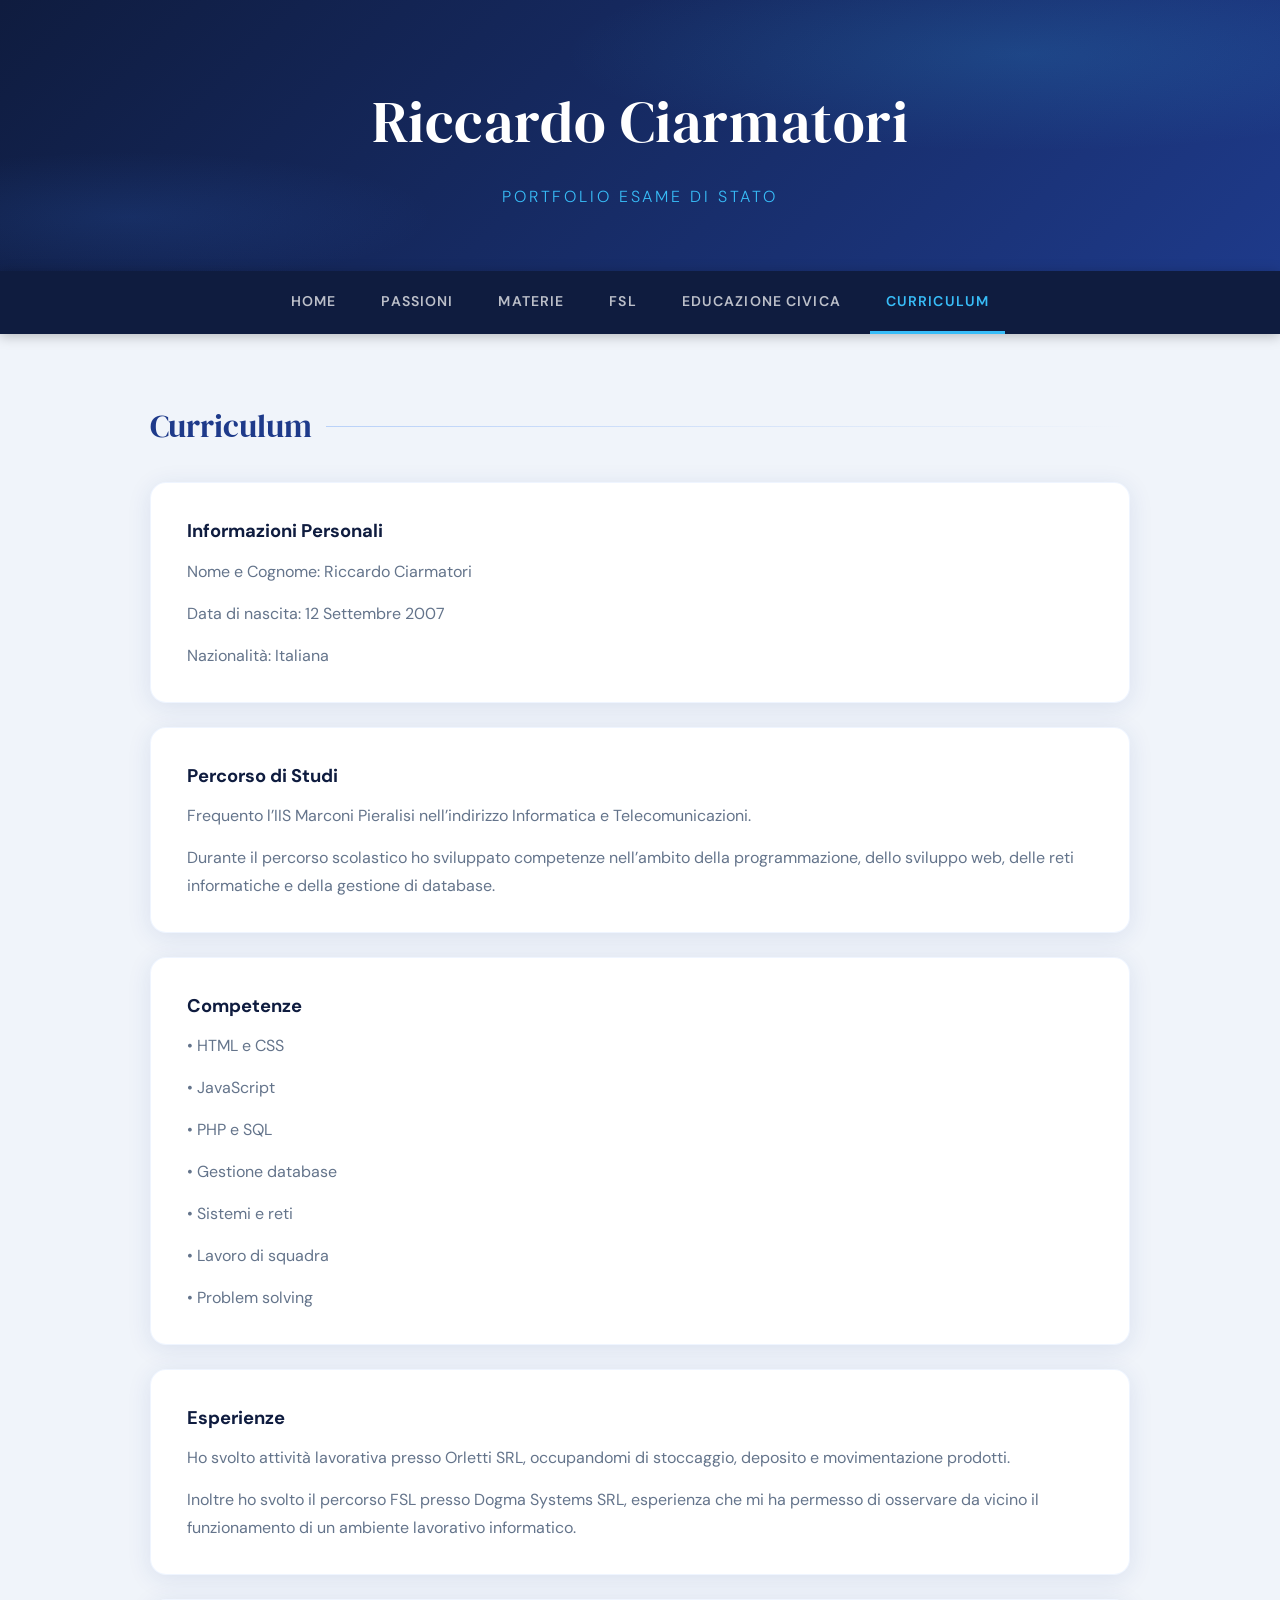
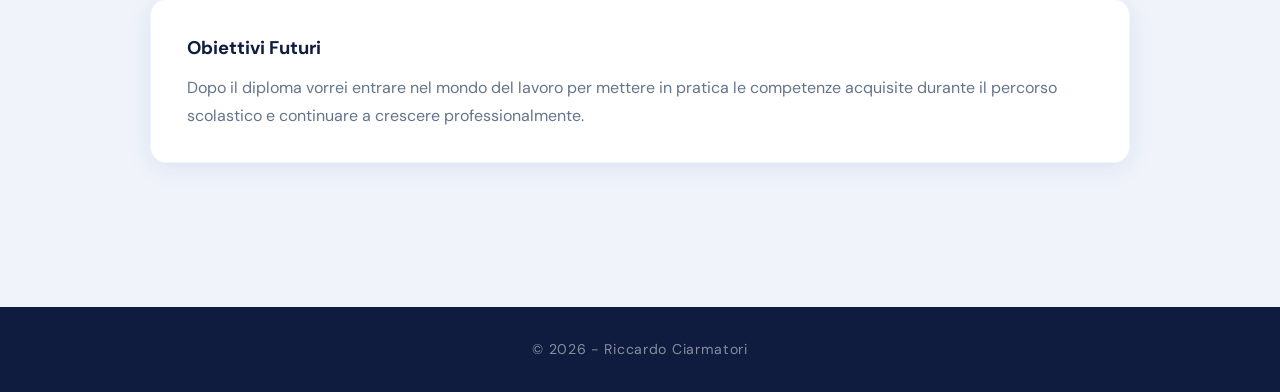
==== curriculum.html @ bf0a0735 "Add files via upload" ====
<!DOCTYPE html>
<!-- Documento HTML5 -->
<html lang="it">

<head>

    <!-- Codifica caratteri -->
    <meta charset="UTF-8">

    <!-- Responsive -->
    <meta name="viewport" content="width=device-width, initial-scale=1.0">

    <!-- Titolo pagina -->
    <title>Curriculum</title>

    <!-- Collegamento CSS -->
    <link rel="stylesheet" href="style.css">

</head>

<body>

<!-- Header -->
<header>
    <h1>Riccardo Ciarmatori</h1>
    <p>Portfolio Esame di Stato</p>
</header>

<!-- Menu -->
<nav>
<a href="index.html">Home</a>
<a href="passioni.html">Passioni</a>
<a href="materie.html">Materie</a>
<a href="fsl.html">FSL</a>
<a href="educazione-civica.html">Educazione Civica</a>
<a class="active" href="curriculum.html">Curriculum</a>
</nav>

<!-- Contenitore principale -->
<div class="container">

    <!-- Titolo pagina -->
    <h2>Curriculum</h2>

    <!-- Informazioni personali -->
    <div class="card">

        <h3>Informazioni Personali</h3>

        <p>
        Nome e Cognome: Riccardo Ciarmatori
        </p>

        <p>
        Data di nascita: 12 Settembre 2007
        </p>

        <p>
        Nazionalità: Italiana
        </p>

    </div>

    <!-- Percorso scolastico -->
    <div class="card">

        <h3>Percorso di Studi</h3>

        <p>
        Frequento l’IIS Marconi Pieralisi
        nell’indirizzo Informatica e Telecomunicazioni.
        </p>

        <p>
        Durante il percorso scolastico ho sviluppato competenze
        nell’ambito della programmazione,
        dello sviluppo web,
        delle reti informatiche
        e della gestione di database.
        </p>

    </div>

    <!-- Competenze -->
    <div class="card">

        <h3>Competenze</h3>

        <p>
        • HTML e CSS
        </p>

        <p>
        • JavaScript
        </p>

        <p>
        • PHP e SQL
        </p>

        <p>
        • Gestione database
        </p>

        <p>
        • Sistemi e reti
        </p>

        <p>
        • Lavoro di squadra
        </p>

        <p>
        • Problem solving
        </p>

    </div>

    <!-- Esperienze -->
    <div class="card">

        <h3>Esperienze</h3>

        <p>
        Ho svolto attività lavorativa presso Orletti SRL,
        occupandomi di stoccaggio,
        deposito e movimentazione prodotti.
        </p>

        <p>
        Inoltre ho svolto il percorso FSL
        presso Dogma Systems SRL,
        esperienza che mi ha permesso
        di osservare da vicino il funzionamento
        di un ambiente lavorativo informatico.
        </p>

    </div>

    <!-- Obiettivi -->
    <div class="card">

        <h3>Obiettivi Futuri</h3>

        <p>
        Dopo il diploma vorrei entrare
        nel mondo del lavoro
        per mettere in pratica
        le competenze acquisite durante il percorso scolastico
        e continuare a crescere professionalmente.
        </p>

    </div>

</div>

<!-- Footer -->
<footer>
    <p>© 2026 - Riccardo Ciarmatori</p>
</footer>

</body>

</html>
---- style.css ----
@import url('https://fonts.googleapis.com/css2?family=DM+Sans:ital,opsz,wght@0,9..40,300;0,9..40,400;0,9..40,600;0,9..40,700;1,9..40,300&family=DM+Serif+Display:ital@0;1&display=swap');

/* ── CSS Variables ── */
:root {
    --blue-dark:   #0f1c3f;
    --blue-mid:    #1e3a8a;
    --blue-light:  #3b82f6;
    --cyan:        #38bdf8;
    --text:        #1a1a2e;
    --text-muted:  #64748b;
    --bg:          #f0f4fa;
    --bg-card:     #ffffff;
    --shadow:      0 4px 24px rgba(30,58,138,0.10);
    --shadow-hover:0 12px 40px rgba(30,58,138,0.18);
    --radius:      16px;
}

/* ── Reset ── */
*, *::before, *::after {
    margin: 0;
    padding: 0;
    box-sizing: border-box;
}

/* ── Body ── */
body {
    font-family: 'DM Sans', sans-serif;
    background-color: var(--bg);
    color: var(--text);
    line-height: 1.75;
    font-size: 17px;
    min-height: 100vh;
}

/* ── Header ── */
header {
    background: linear-gradient(135deg, var(--blue-dark) 0%, var(--blue-mid) 100%);
    color: white;
    text-align: center;
    padding: 72px 20px 60px;
    position: relative;
    overflow: hidden;
}

header::before {
    content: '';
    position: absolute;
    inset: 0;
    background:
        radial-gradient(ellipse 60% 60% at 80% 20%, rgba(56,189,248,0.15) 0%, transparent 60%),
        radial-gradient(ellipse 40% 40% at 10% 80%, rgba(59,130,246,0.12) 0%, transparent 60%);
    pointer-events: none;
}

header h1 {
    font-family: 'DM Serif Display', serif;
    font-size: clamp(2.2rem, 5vw, 3.6rem);
    font-weight: 400;
    letter-spacing: 0.01em;
    position: relative;
}

header p {
    font-size: 1rem;
    letter-spacing: 0.18em;
    text-transform: uppercase;
    color: var(--cyan);
    margin-top: 10px;
    font-weight: 300;
    position: relative;
}

/* ── Nav ── */
nav {
    background: var(--blue-dark);
    padding: 0 20px;
    text-align: center;
    position: sticky;
    top: 0;
    z-index: 100;
    box-shadow: 0 2px 12px rgba(0,0,0,0.25);
}

nav a {
    display: inline-block;
    color: rgba(255,255,255,0.72);
    text-decoration: none;
    margin: 0 4px;
    padding: 18px 16px;
    font-size: 0.88rem;
    font-weight: 600;
    letter-spacing: 0.08em;
    text-transform: uppercase;
    transition: color 0.2s, border-color 0.2s;
    border-bottom: 3px solid transparent;
}

nav a:hover {
    color: var(--cyan);
}

nav a.active {
    color: var(--cyan);
    border-bottom-color: var(--cyan);
}

/* ── Container ── */
.container {
    width: min(980px, 90%);
    margin: 0 auto;
    padding: 64px 0 80px;
}

/* ── Section Titles ── */
h2 {
    font-family: 'DM Serif Display', serif;
    font-size: 2rem;
    font-weight: 400;
    color: var(--blue-mid);
    margin-bottom: 28px;
    margin-top: 56px;
    display: flex;
    align-items: center;
    gap: 14px;
}

h2:first-child {
    margin-top: 0;
}

h2::after {
    content: '';
    flex: 1;
    height: 1px;
    background: linear-gradient(to right, var(--blue-light), transparent);
    opacity: 0.3;
}

h3 {
    font-size: 1.15rem;
    font-weight: 700;
    color: var(--blue-dark);
    margin-bottom: 10px;
}

/* ── Cards ── */
.card {
    background: var(--bg-card);
    padding: 32px 36px;
    margin-bottom: 24px;
    border-radius: var(--radius);
    box-shadow: var(--shadow);
    border: 1px solid rgba(59,130,246,0.08);
    transition: transform 0.25s ease, box-shadow 0.25s ease;
    animation: fadeUp 0.5s ease both;
}

.card:hover {
    transform: translateY(-4px);
    box-shadow: var(--shadow-hover);
}

@keyframes fadeUp {
    from { opacity: 0; transform: translateY(18px); }
    to   { opacity: 1; transform: translateY(0); }
}

.card p {
    color: var(--text-muted);
    font-size: 1rem;
    margin-bottom: 14px;
}

.card p:last-child { margin-bottom: 0; }

/* Stagger */
.card:nth-child(1) { animation-delay: 0.05s; }
.card:nth-child(2) { animation-delay: 0.10s; }
.card:nth-child(3) { animation-delay: 0.15s; }
.card:nth-child(4) { animation-delay: 0.20s; }
.card:nth-child(5) { animation-delay: 0.25s; }
.card:nth-child(6) { animation-delay: 0.30s; }
.card:nth-child(7) { animation-delay: 0.35s; }
.card:nth-child(8) { animation-delay: 0.40s; }

/* ── Card con immagine affiancata (passioni) ── */
.card-materia {
    display: flex;
    align-items: center;
    gap: 28px;
}

.img-materia {
    width: 130px;
    height: 95px;
    object-fit: cover;
    border-radius: 10px;
    flex-shrink: 0;
    box-shadow: 0 2px 10px rgba(30,58,138,0.12);
}

.img-materia-logo {
    object-fit: contain;
    background: #f1f5f9;
    padding: 8px;
}

/* ── Profilo Home ── */
.card-profilo {
    display: flex;
    align-items: center;
    gap: 28px;
    padding: 32px 36px;
    margin-bottom: 24px;
}

.foto-profilo {
    width: 150px;
    height: 150px;
    object-fit: cover;
    object-position: top center;
    border-radius: 50%;
    border: 4px solid var(--blue-light);
    box-shadow: 0 0 0 6px rgba(59,130,246,0.12);
    flex-shrink: 0;
}

.profilo-info {
    display: flex;
    flex-direction: column;
    gap: 6px;
}

.profilo-nome {
    font-family: 'DM Serif Display', serif;
    font-size: 1.5rem !important;
    color: var(--blue-dark) !important;
    font-weight: 400;
    margin: 0 !important;
}

.profilo-sub {
    font-size: 0.92rem !important;
    color: var(--text-muted) !important;
    margin: 0 !important;
}

/* ── Footer ── */
footer {
    background: var(--blue-dark);
    color: rgba(255,255,255,0.5);
    text-align: center;
    padding: 30px 20px;
    font-size: 0.88rem;
    letter-spacing: 0.05em;
    margin-top: 40px;
}

/* ── Responsive ── */
@media (max-width: 640px) {
    body { font-size: 16px; }

    nav a {
        padding: 13px 8px;
        font-size: 0.72rem;
        margin: 0 1px;
        letter-spacing: 0.04em;
    }

    .card {
        padding: 24px 20px;
    }

    .card-materia,
    .card-profilo {
        flex-direction: column;
        align-items: center;
        text-align: center;
    }

    .img-materia {
        width: 100%;
        height: 180px;
    }

    .foto-profilo {
        width: 110px;
        height: 110px;
    }

    .profilo-info {
        align-items: center;
    }
}
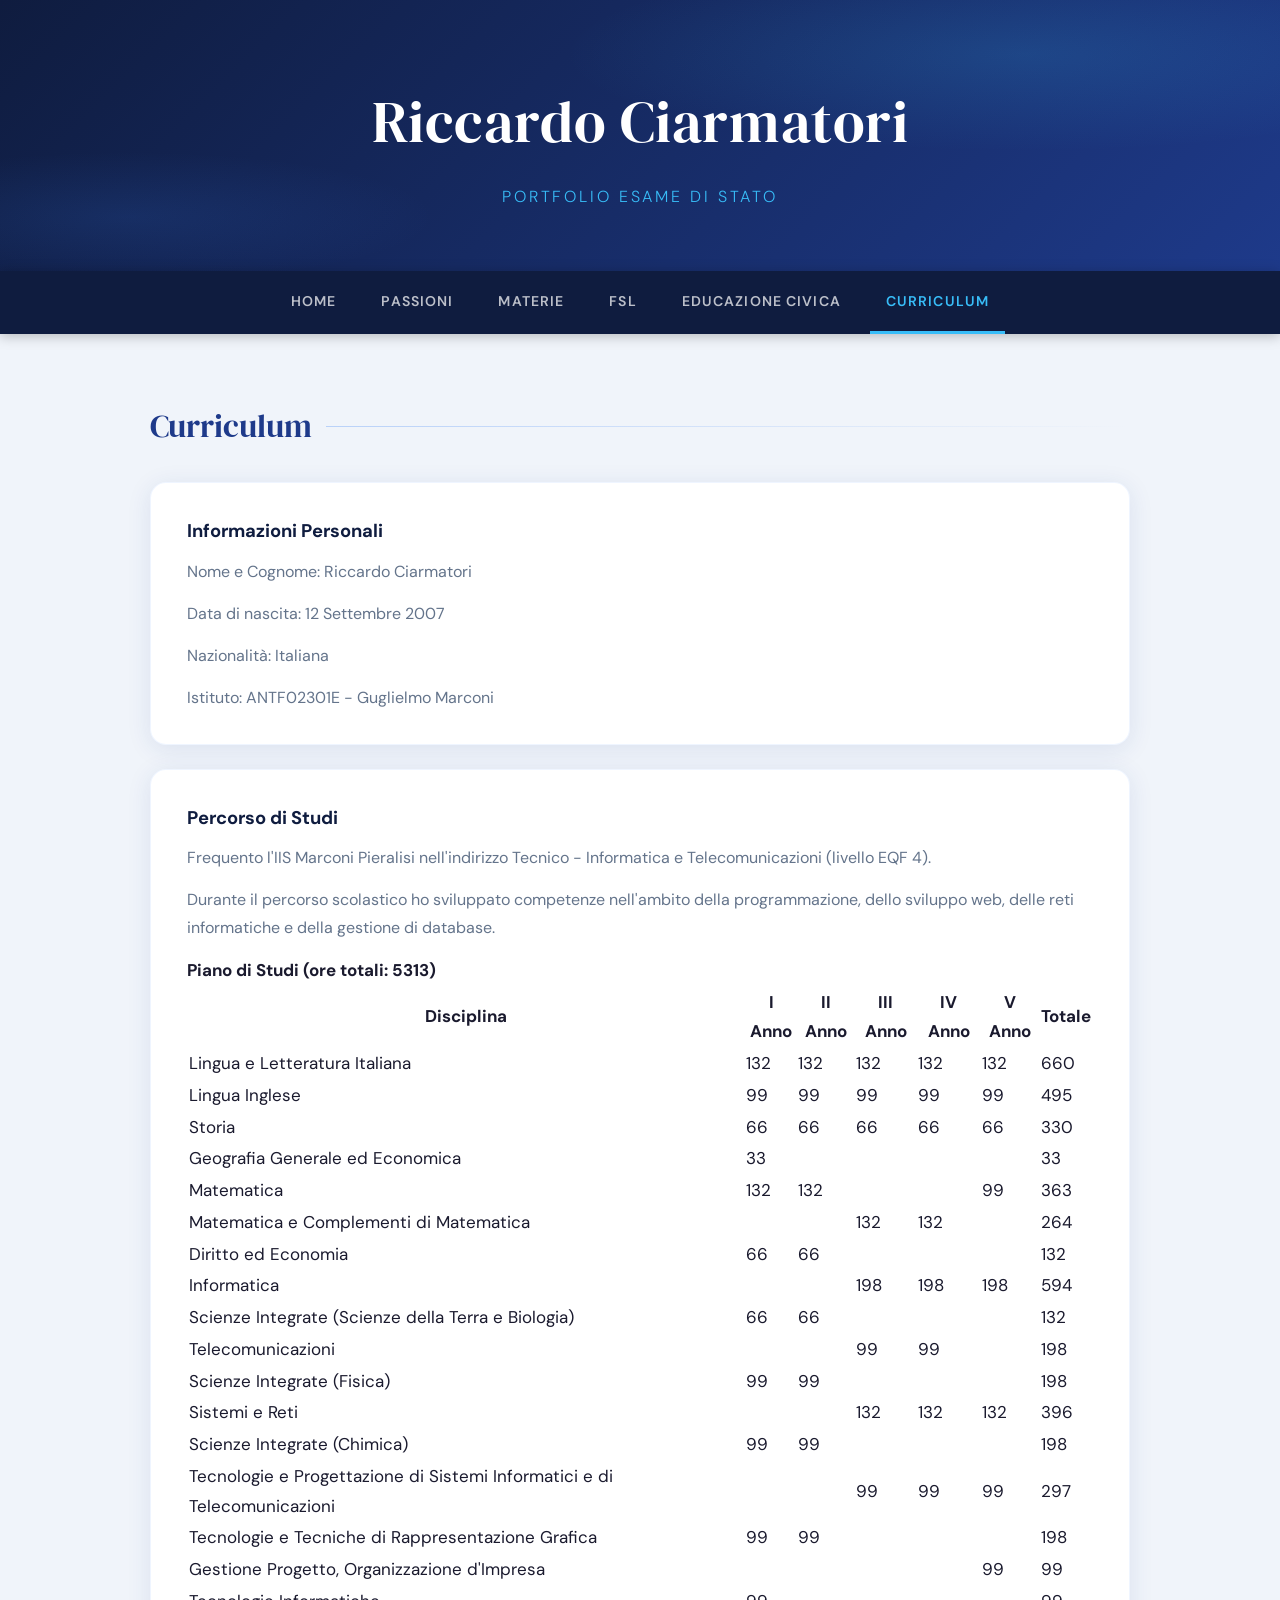
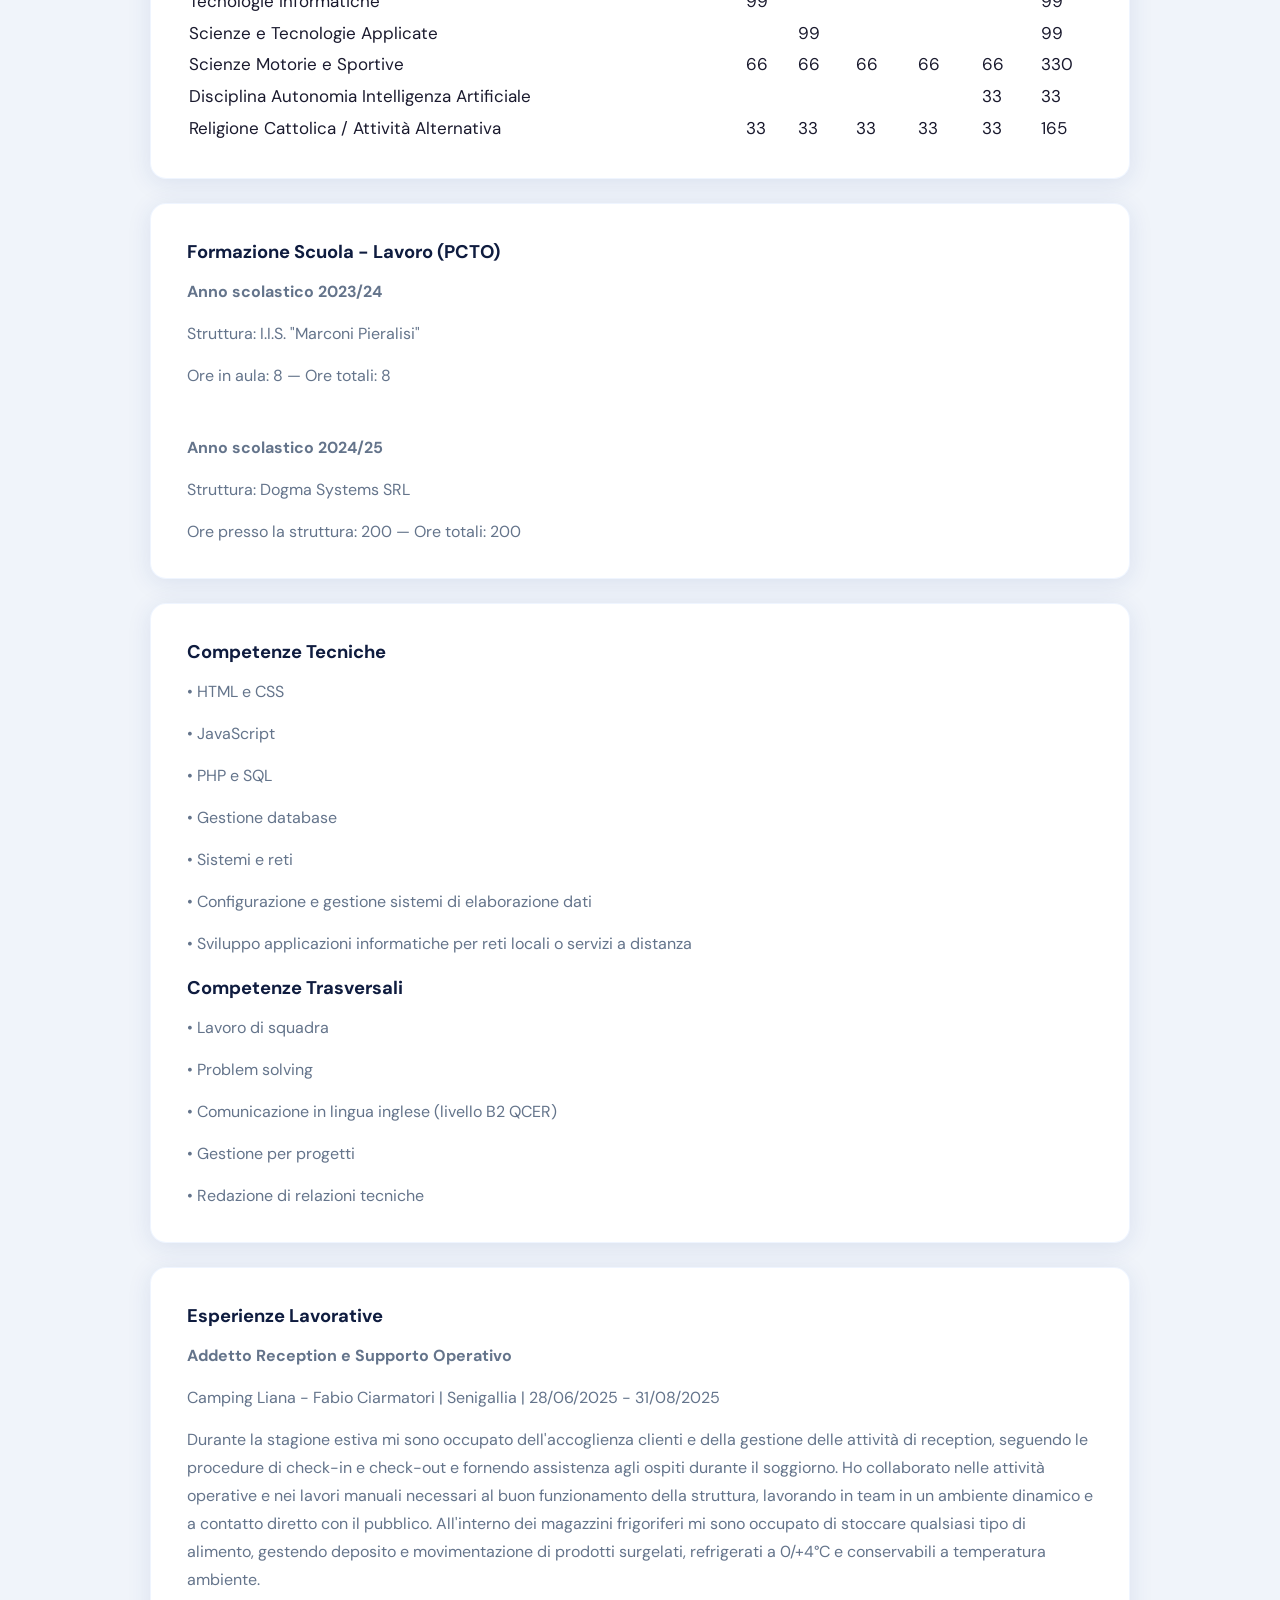
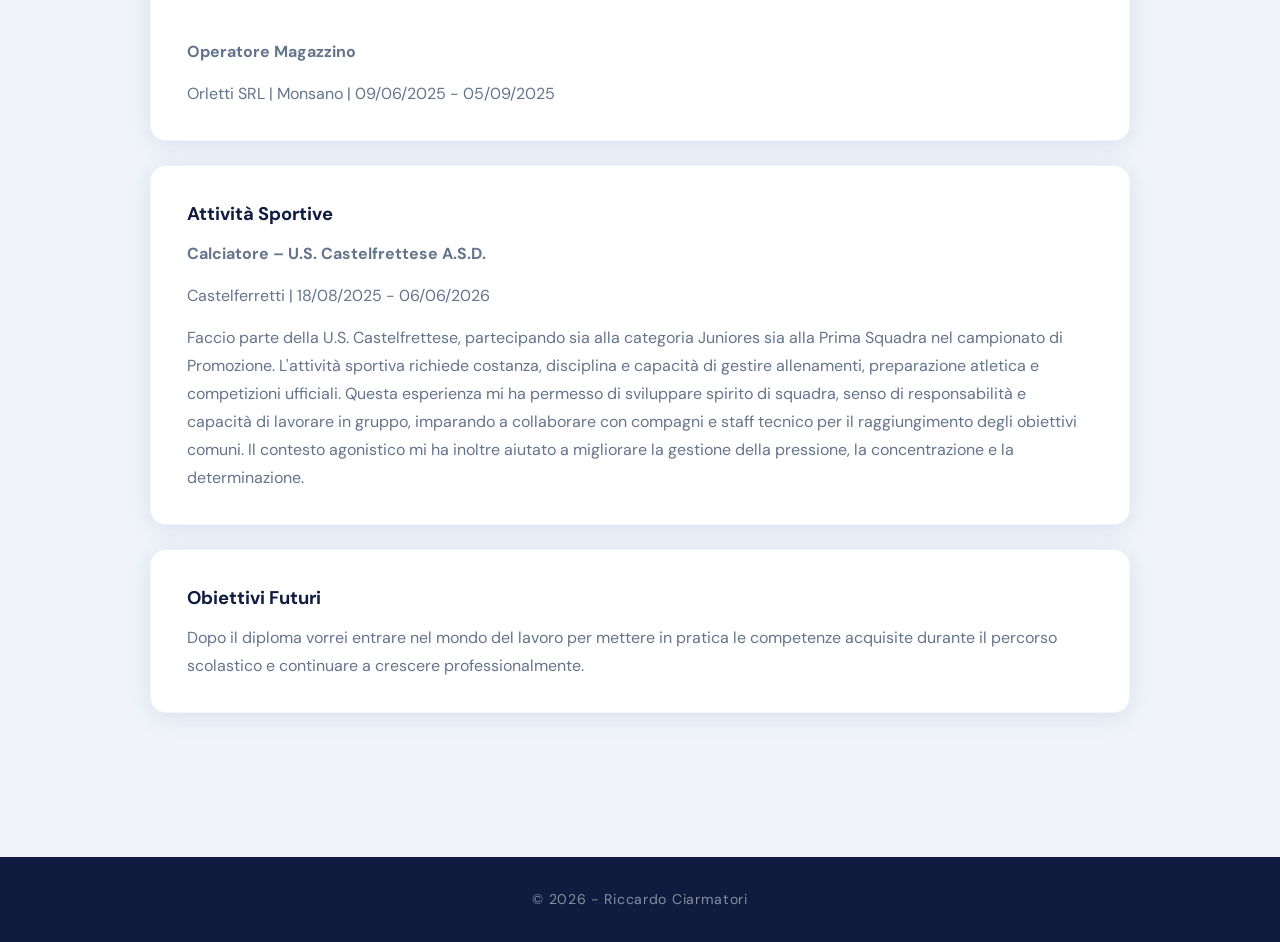
==== commit dc8cc6aa: "Update curriculum.html" ====
--- a/curriculum.html
+++ b/curriculum.html
@@ -1,164 +1,171 @@
 <!DOCTYPE html>
 <!-- Documento HTML5 -->
 <html lang="it">
-
 <head>
-
     <!-- Codifica caratteri -->
     <meta charset="UTF-8">
-
     <!-- Responsive -->
     <meta name="viewport" content="width=device-width, initial-scale=1.0">
-
     <!-- Titolo pagina -->
     <title>Curriculum</title>
-
     <!-- Collegamento CSS -->
     <link rel="stylesheet" href="style.css">
-
 </head>
-
 <body>
-
 <!-- Header -->
 <header>
     <h1>Riccardo Ciarmatori</h1>
     <p>Portfolio Esame di Stato</p>
 </header>
-
 <!-- Menu -->
 <nav>
-<a href="index.html">Home</a>
-<a href="passioni.html">Passioni</a>
-<a href="materie.html">Materie</a>
-<a href="fsl.html">FSL</a>
-<a href="educazione-civica.html">Educazione Civica</a>
-<a class="active" href="curriculum.html">Curriculum</a>
+    <a href="index.html">Home</a>
+    <a href="passioni.html">Passioni</a>
+    <a href="materie.html">Materie</a>
+    <a href="fsl.html">FSL</a>
+    <a href="educazione-civica.html">Educazione Civica</a>
+    <a class="active" href="curriculum.html">Curriculum</a>
 </nav>
-
 <!-- Contenitore principale -->
 <div class="container">
-
     <!-- Titolo pagina -->
     <h2>Curriculum</h2>
-
     <!-- Informazioni personali -->
     <div class="card">
-
         <h3>Informazioni Personali</h3>
-
-        <p>
-        Nome e Cognome: Riccardo Ciarmatori
-        </p>
-
-        <p>
-        Data di nascita: 12 Settembre 2007
-        </p>
-
-        <p>
-        Nazionalità: Italiana
-        </p>
-
+        <p>Nome e Cognome: Riccardo Ciarmatori</p>
+        <p>Data di nascita: 12 Settembre 2007</p>
+        <p>Nazionalità: Italiana</p>
+        <p>Istituto: ANTF02301E - Guglielmo Marconi</p>
     </div>
-
     <!-- Percorso scolastico -->
     <div class="card">
-
         <h3>Percorso di Studi</h3>
-
         <p>
-        Frequento l’IIS Marconi Pieralisi
-        nell’indirizzo Informatica e Telecomunicazioni.
+            Frequento l'IIS Marconi Pieralisi
+            nell'indirizzo Tecnico - Informatica e Telecomunicazioni (livello EQF 4).
         </p>
-
         <p>
-        Durante il percorso scolastico ho sviluppato competenze
-        nell’ambito della programmazione,
-        dello sviluppo web,
-        delle reti informatiche
-        e della gestione di database.
+            Durante il percorso scolastico ho sviluppato competenze
+            nell'ambito della programmazione,
+            dello sviluppo web,
+            delle reti informatiche
+            e della gestione di database.
         </p>
-
+        <h4>Piano di Studi (ore totali: 5313)</h4>
+        <table>
+            <thead>
+                <tr>
+                    <th>Disciplina</th>
+                    <th>I Anno</th>
+                    <th>II Anno</th>
+                    <th>III Anno</th>
+                    <th>IV Anno</th>
+                    <th>V Anno</th>
+                    <th>Totale</th>
+                </tr>
+            </thead>
+            <tbody>
+                <tr><td>Lingua e Letteratura Italiana</td><td>132</td><td>132</td><td>132</td><td>132</td><td>132</td><td>660</td></tr>
+                <tr><td>Lingua Inglese</td><td>99</td><td>99</td><td>99</td><td>99</td><td>99</td><td>495</td></tr>
+                <tr><td>Storia</td><td>66</td><td>66</td><td>66</td><td>66</td><td>66</td><td>330</td></tr>
+                <tr><td>Geografia Generale ed Economica</td><td>33</td><td></td><td></td><td></td><td></td><td>33</td></tr>
+                <tr><td>Matematica</td><td>132</td><td>132</td><td></td><td></td><td>99</td><td>363</td></tr>
+                <tr><td>Matematica e Complementi di Matematica</td><td></td><td></td><td>132</td><td>132</td><td></td><td>264</td></tr>
+                <tr><td>Diritto ed Economia</td><td>66</td><td>66</td><td></td><td></td><td></td><td>132</td></tr>
+                <tr><td>Informatica</td><td></td><td></td><td>198</td><td>198</td><td>198</td><td>594</td></tr>
+                <tr><td>Scienze Integrate (Scienze della Terra e Biologia)</td><td>66</td><td>66</td><td></td><td></td><td></td><td>132</td></tr>
+                <tr><td>Telecomunicazioni</td><td></td><td></td><td>99</td><td>99</td><td></td><td>198</td></tr>
+                <tr><td>Scienze Integrate (Fisica)</td><td>99</td><td>99</td><td></td><td></td><td></td><td>198</td></tr>
+                <tr><td>Sistemi e Reti</td><td></td><td></td><td>132</td><td>132</td><td>132</td><td>396</td></tr>
+                <tr><td>Scienze Integrate (Chimica)</td><td>99</td><td>99</td><td></td><td></td><td></td><td>198</td></tr>
+                <tr><td>Tecnologie e Progettazione di Sistemi Informatici e di Telecomunicazioni</td><td></td><td></td><td>99</td><td>99</td><td>99</td><td>297</td></tr>
+                <tr><td>Tecnologie e Tecniche di Rappresentazione Grafica</td><td>99</td><td>99</td><td></td><td></td><td></td><td>198</td></tr>
+                <tr><td>Gestione Progetto, Organizzazione d'Impresa</td><td></td><td></td><td></td><td></td><td>99</td><td>99</td></tr>
+                <tr><td>Tecnologie Informatiche</td><td>99</td><td></td><td></td><td></td><td></td><td>99</td></tr>
+                <tr><td>Scienze e Tecnologie Applicate</td><td></td><td>99</td><td></td><td></td><td></td><td>99</td></tr>
+                <tr><td>Scienze Motorie e Sportive</td><td>66</td><td>66</td><td>66</td><td>66</td><td>66</td><td>330</td></tr>
+                <tr><td>Disciplina Autonomia Intelligenza Artificiale</td><td></td><td></td><td></td><td></td><td>33</td><td>33</td></tr>
+                <tr><td>Religione Cattolica / Attività Alternativa</td><td>33</td><td>33</td><td>33</td><td>33</td><td>33</td><td>165</td></tr>
+            </tbody>
+        </table>
     </div>
-
+    <!-- Formazione scuola-lavoro -->
+    <div class="card">
+        <h3>Formazione Scuola - Lavoro (PCTO)</h3>
+        <p><strong>Anno scolastico 2023/24</strong></p>
+        <p>Struttura: I.I.S. "Marconi Pieralisi"</p>
+        <p>Ore in aula: 8 — Ore totali: 8</p>
+        <br>
+        <p><strong>Anno scolastico 2024/25</strong></p>
+        <p>Struttura: Dogma Systems SRL</p>
+        <p>Ore presso la struttura: 200 — Ore totali: 200</p>
+    </div>
     <!-- Competenze -->
     <div class="card">
-
-        <h3>Competenze</h3>
-
+        <h3>Competenze Tecniche</h3>
+        <p>• HTML e CSS</p>
+        <p>• JavaScript</p>
+        <p>• PHP e SQL</p>
+        <p>• Gestione database</p>
+        <p>• Sistemi e reti</p>
+        <p>• Configurazione e gestione sistemi di elaborazione dati</p>
+        <p>• Sviluppo applicazioni informatiche per reti locali o servizi a distanza</p>
+        <h3>Competenze Trasversali</h3>
+        <p>• Lavoro di squadra</p>
+        <p>• Problem solving</p>
+        <p>• Comunicazione in lingua inglese (livello B2 QCER)</p>
+        <p>• Gestione per progetti</p>
+        <p>• Redazione di relazioni tecniche</p>
+    </div>
+    <!-- Esperienze lavorative -->
+    <div class="card">
+        <h3>Esperienze Lavorative</h3>
+        <p><strong>Addetto Reception e Supporto Operativo</strong></p>
+        <p>Camping Liana - Fabio Ciarmatori | Senigallia | 28/06/2025 - 31/08/2025</p>
         <p>
-        • HTML e CSS
+            Durante la stagione estiva mi sono occupato dell'accoglienza clienti e della gestione
+            delle attività di reception, seguendo le procedure di check-in e check-out e fornendo
+            assistenza agli ospiti durante il soggiorno. Ho collaborato nelle attività operative
+            e nei lavori manuali necessari al buon funzionamento della struttura, lavorando in team
+            in un ambiente dinamico e a contatto diretto con il pubblico.
+            All'interno dei magazzini frigoriferi mi sono occupato di stoccare qualsiasi tipo di alimento,
+            gestendo deposito e movimentazione di prodotti surgelati, refrigerati a 0/+4°C
+            e conservabili a temperatura ambiente.
         </p>
-
+        <br>
+        <p><strong>Operatore Magazzino</strong></p>
+        <p>Orletti SRL | Monsano | 09/06/2025 - 05/09/2025</p>
+    </div>
+    <!-- Attività sportive -->
+    <div class="card">
+        <h3>Attività Sportive</h3>
+        <p><strong>Calciatore – U.S. Castelfrettese A.S.D.</strong></p>
+        <p>Castelferretti | 18/08/2025 - 06/06/2026</p>
         <p>
-        • JavaScript
+            Faccio parte della U.S. Castelfrettese, partecipando sia alla categoria Juniores
+            sia alla Prima Squadra nel campionato di Promozione. L'attività sportiva richiede
+            costanza, disciplina e capacità di gestire allenamenti, preparazione atletica
+            e competizioni ufficiali. Questa esperienza mi ha permesso di sviluppare spirito
+            di squadra, senso di responsabilità e capacità di lavorare in gruppo, imparando
+            a collaborare con compagni e staff tecnico per il raggiungimento degli obiettivi comuni.
+            Il contesto agonistico mi ha inoltre aiutato a migliorare la gestione della pressione,
+            la concentrazione e la determinazione.
         </p>
-
-        <p>
-        • PHP e SQL
-        </p>
-
-        <p>
-        • Gestione database
-        </p>
-
-        <p>
-        • Sistemi e reti
-        </p>
-
-        <p>
-        • Lavoro di squadra
-        </p>
-
-        <p>
-        • Problem solving
-        </p>
-
     </div>
-
-    <!-- Esperienze -->
-    <div class="card">
-
-        <h3>Esperienze</h3>
-
-        <p>
-        Ho svolto attività lavorativa presso Orletti SRL,
-        occupandomi di stoccaggio,
-        deposito e movimentazione prodotti.
-        </p>
-
-        <p>
-        Inoltre ho svolto il percorso FSL
-        presso Dogma Systems SRL,
-        esperienza che mi ha permesso
-        di osservare da vicino il funzionamento
-        di un ambiente lavorativo informatico.
-        </p>
-
-    </div>
-
     <!-- Obiettivi -->
     <div class="card">
-
         <h3>Obiettivi Futuri</h3>
-
         <p>
-        Dopo il diploma vorrei entrare
-        nel mondo del lavoro
-        per mettere in pratica
-        le competenze acquisite durante il percorso scolastico
-        e continuare a crescere professionalmente.
+            Dopo il diploma vorrei entrare nel mondo del lavoro
+            per mettere in pratica le competenze acquisite durante il percorso scolastico
+            e continuare a crescere professionalmente.
         </p>
-
     </div>
-
 </div>
-
 <!-- Footer -->
 <footer>
     <p>© 2026 - Riccardo Ciarmatori</p>
 </footer>
-
 </body>
-
-</html>+</html>
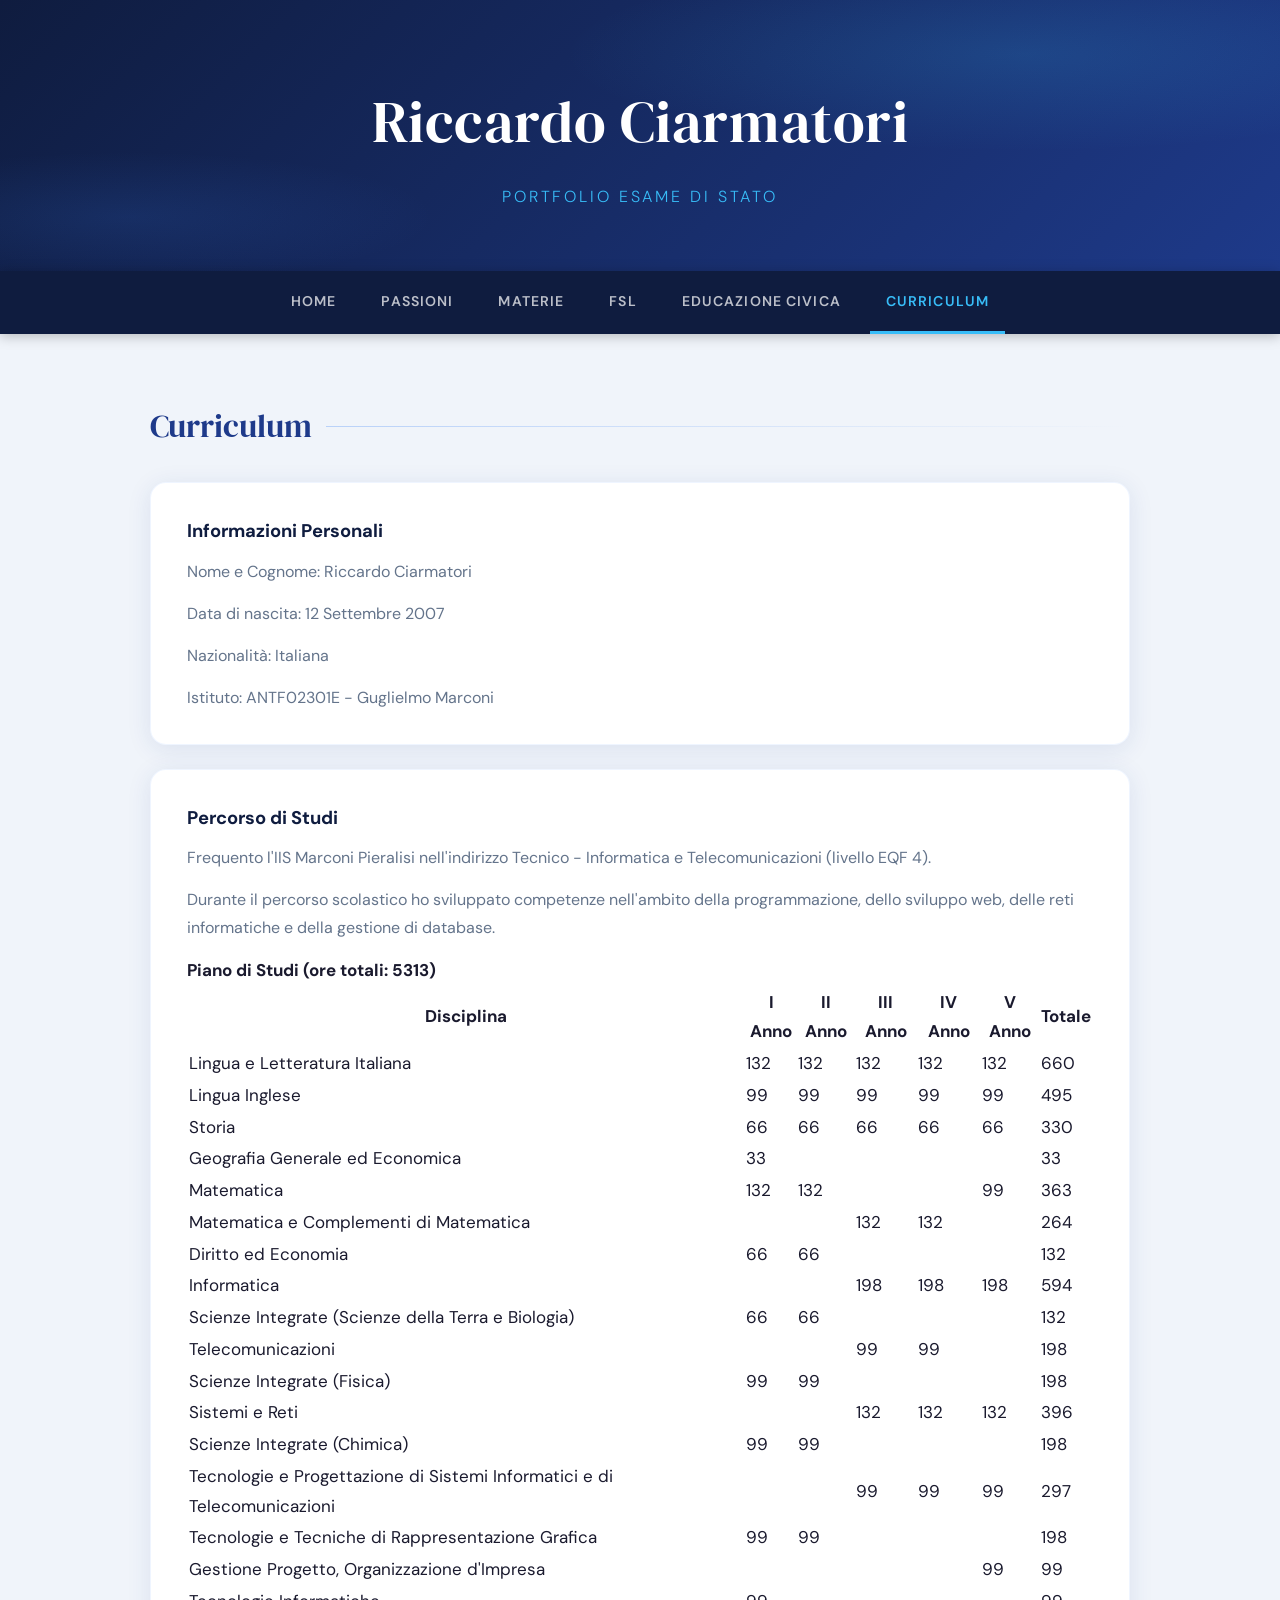
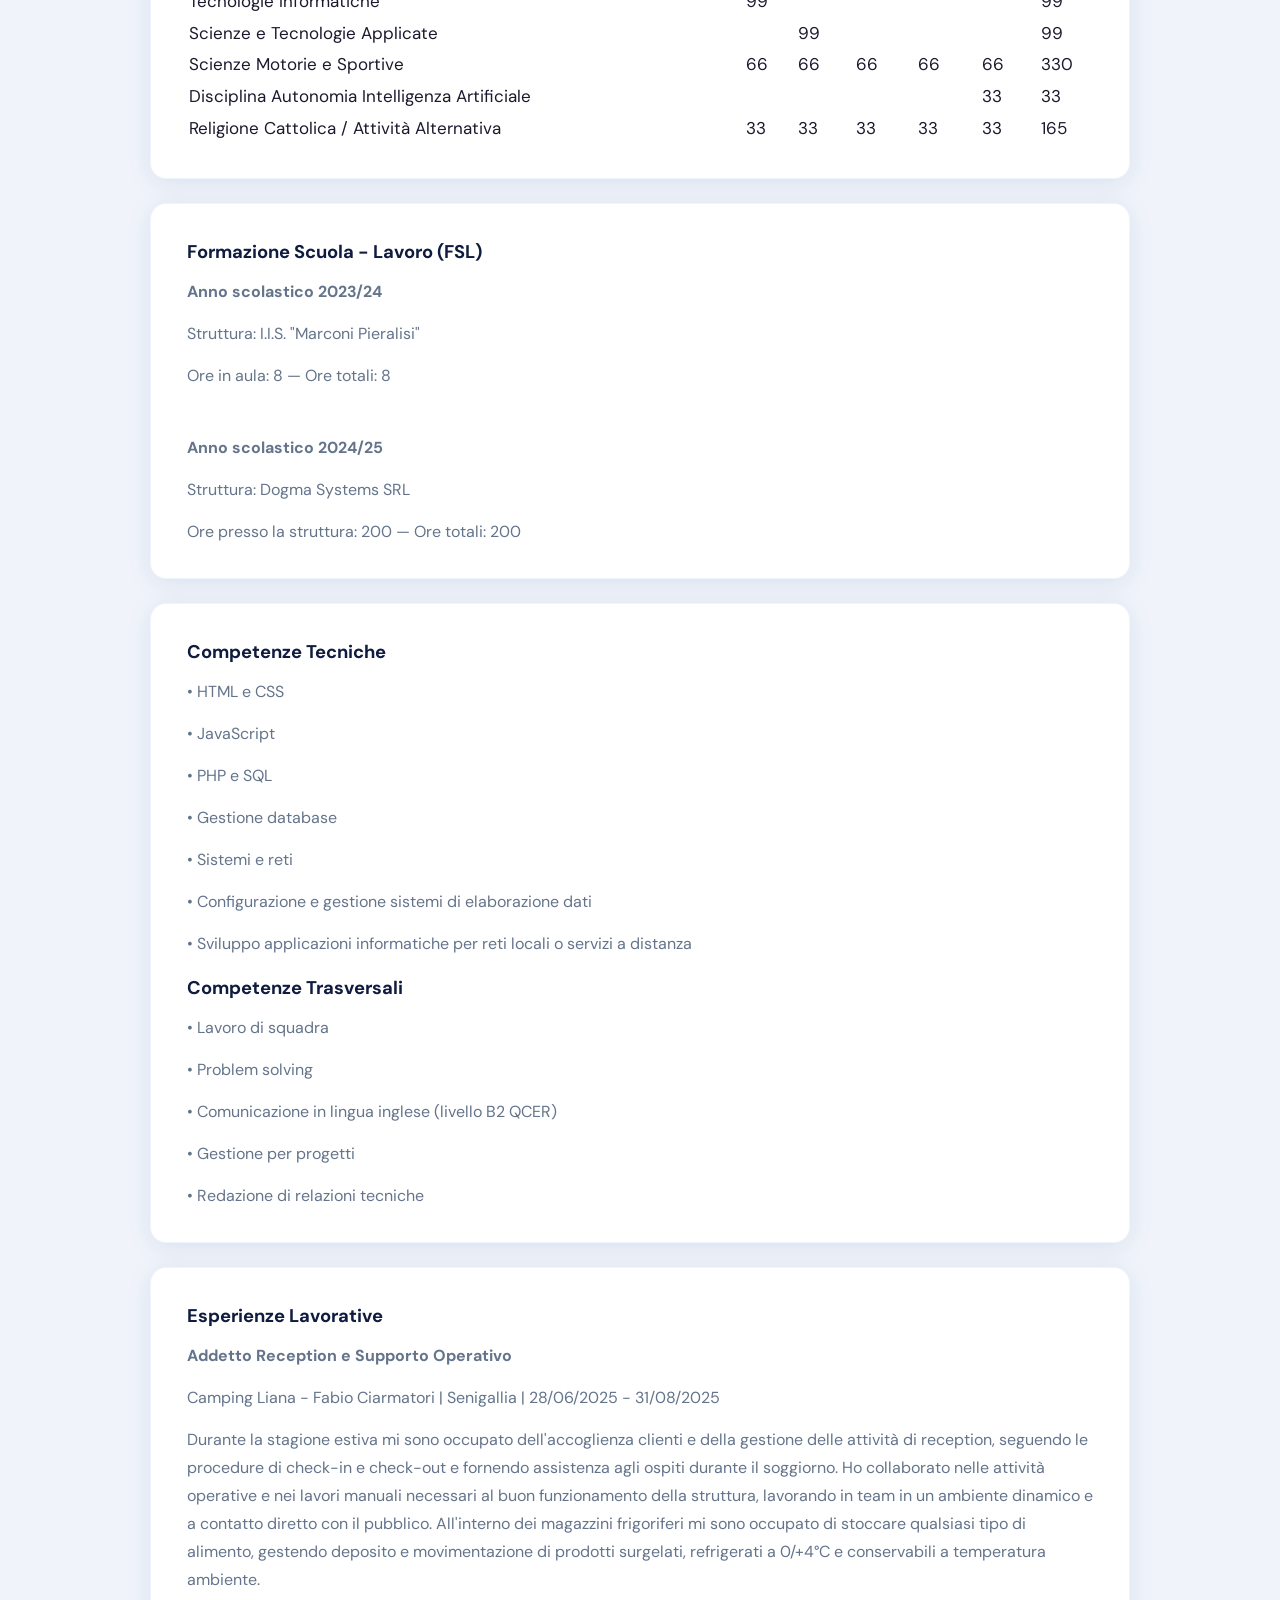
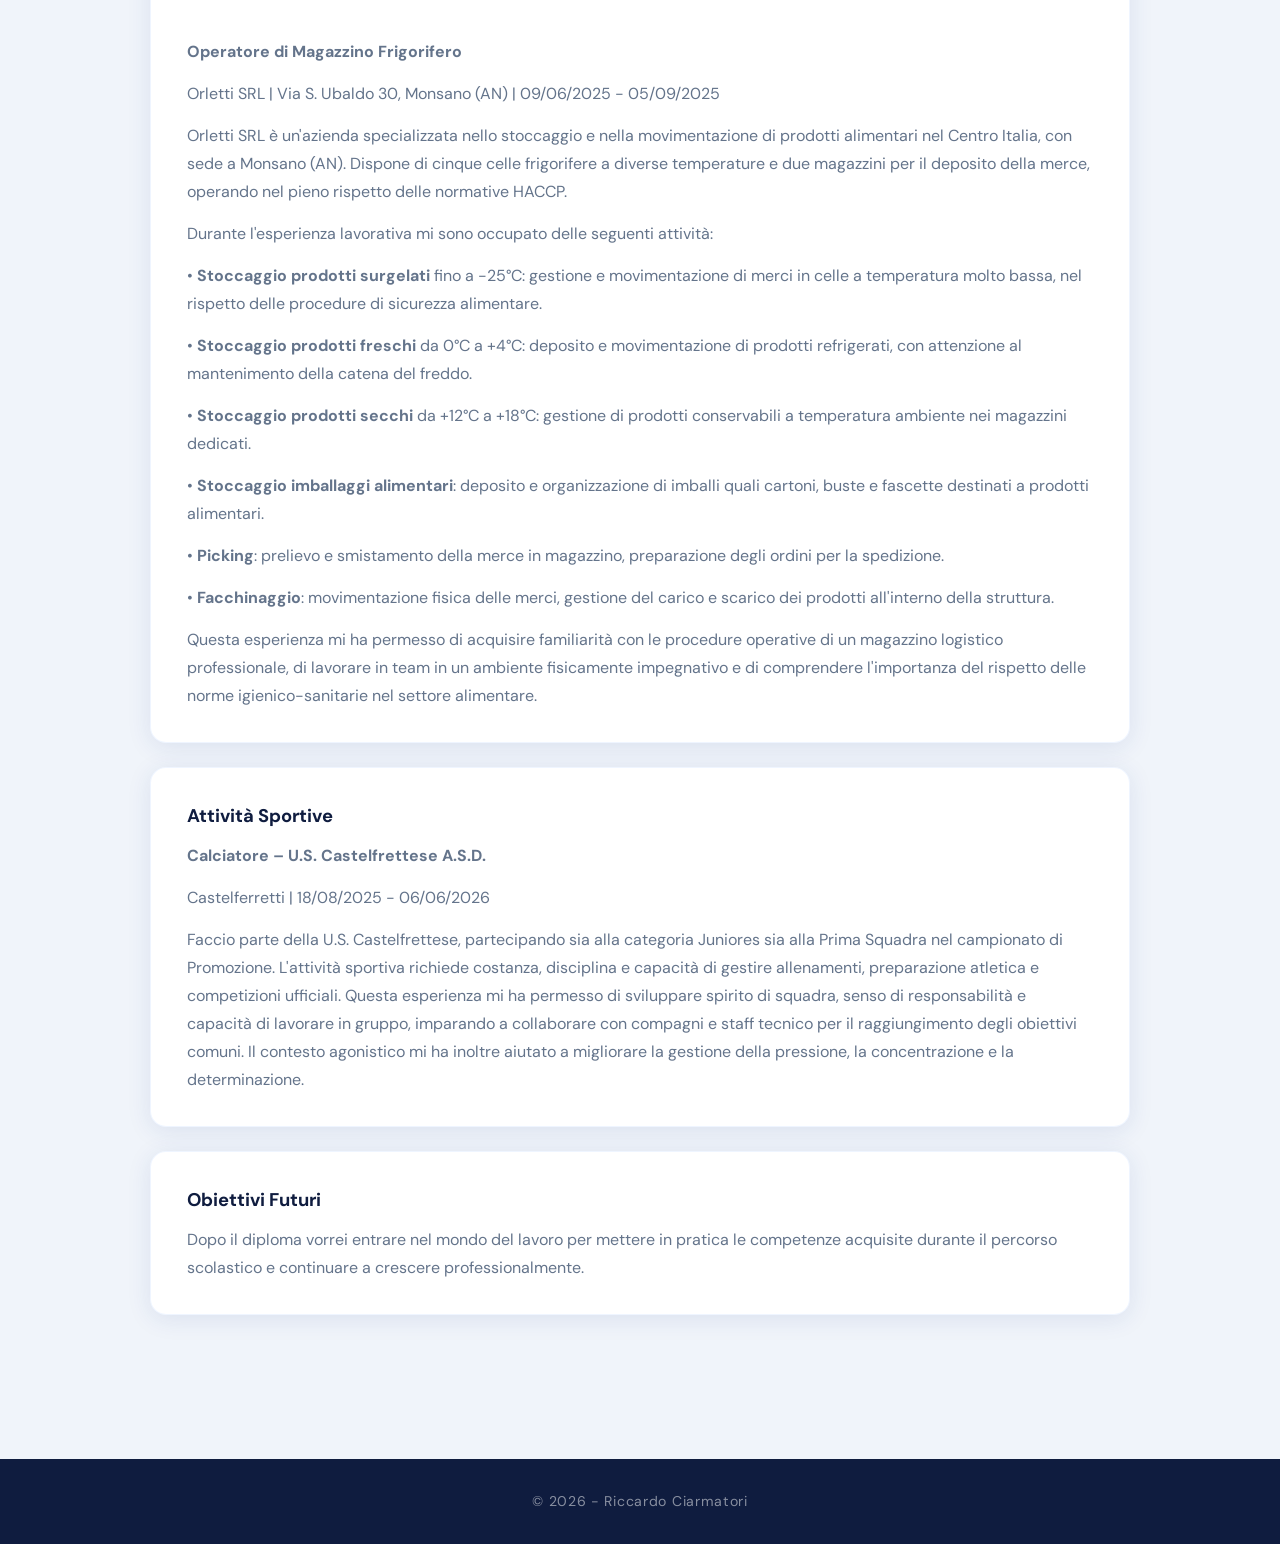
==== commit b3ff35b7: "Update curriculum.html" ====
--- a/curriculum.html
+++ b/curriculum.html
@@ -90,9 +90,9 @@
             </tbody>
         </table>
     </div>
-    <!-- Formazione scuola-lavoro -->
-    <div class="card">
-        <h3>Formazione Scuola - Lavoro (PCTO)</h3>
+    <!-- FSL -->
+    <div class="card">
+        <h3>Formazione Scuola - Lavoro (FSL)</h3>
         <p><strong>Anno scolastico 2023/24</strong></p>
         <p>Struttura: I.I.S. "Marconi Pieralisi"</p>
         <p>Ore in aula: 8 — Ore totali: 8</p>
@@ -121,6 +121,7 @@
     <!-- Esperienze lavorative -->
     <div class="card">
         <h3>Esperienze Lavorative</h3>
+
         <p><strong>Addetto Reception e Supporto Operativo</strong></p>
         <p>Camping Liana - Fabio Ciarmatori | Senigallia | 28/06/2025 - 31/08/2025</p>
         <p>
@@ -133,9 +134,57 @@
             gestendo deposito e movimentazione di prodotti surgelati, refrigerati a 0/+4°C
             e conservabili a temperatura ambiente.
         </p>
+
         <br>
-        <p><strong>Operatore Magazzino</strong></p>
-        <p>Orletti SRL | Monsano | 09/06/2025 - 05/09/2025</p>
+
+        <p><strong>Operatore di Magazzino Frigorifero</strong></p>
+        <p>Orletti SRL | Via S. Ubaldo 30, Monsano (AN) | 09/06/2025 - 05/09/2025</p>
+        <p>
+            Orletti SRL è un'azienda specializzata nello stoccaggio e nella movimentazione
+            di prodotti alimentari nel Centro Italia, con sede a Monsano (AN).
+            Dispone di cinque celle frigorifere a diverse temperature e due magazzini
+            per il deposito della merce, operando nel pieno rispetto delle normative HACCP.
+        </p>
+        <p>
+            Durante l'esperienza lavorativa mi sono occupato delle seguenti attività:
+        </p>
+        <p>
+            • <strong>Stoccaggio prodotti surgelati</strong> fino a -25°C:
+            gestione e movimentazione di merci in celle a temperatura
+            molto bassa, nel rispetto delle procedure di sicurezza alimentare.
+        </p>
+        <p>
+            • <strong>Stoccaggio prodotti freschi</strong> da 0°C a +4°C:
+            deposito e movimentazione di prodotti refrigerati,
+            con attenzione al mantenimento della catena del freddo.
+        </p>
+        <p>
+            • <strong>Stoccaggio prodotti secchi</strong> da +12°C a +18°C:
+            gestione di prodotti conservabili a temperatura ambiente
+            nei magazzini dedicati.
+        </p>
+        <p>
+            • <strong>Stoccaggio imballaggi alimentari</strong>:
+            deposito e organizzazione di imballi quali cartoni, buste e fascette
+            destinati a prodotti alimentari.
+        </p>
+        <p>
+            • <strong>Picking</strong>:
+            prelievo e smistamento della merce in magazzino,
+            preparazione degli ordini per la spedizione.
+        </p>
+        <p>
+            • <strong>Facchinaggio</strong>:
+            movimentazione fisica delle merci, gestione del carico e scarico
+            dei prodotti all'interno della struttura.
+        </p>
+        <p>
+            Questa esperienza mi ha permesso di acquisire familiarità con
+            le procedure operative di un magazzino logistico professionale,
+            di lavorare in team in un ambiente fisicamente impegnativo
+            e di comprendere l'importanza del rispetto delle norme igienico-sanitarie
+            nel settore alimentare.
+        </p>
     </div>
     <!-- Attività sportive -->
     <div class="card">
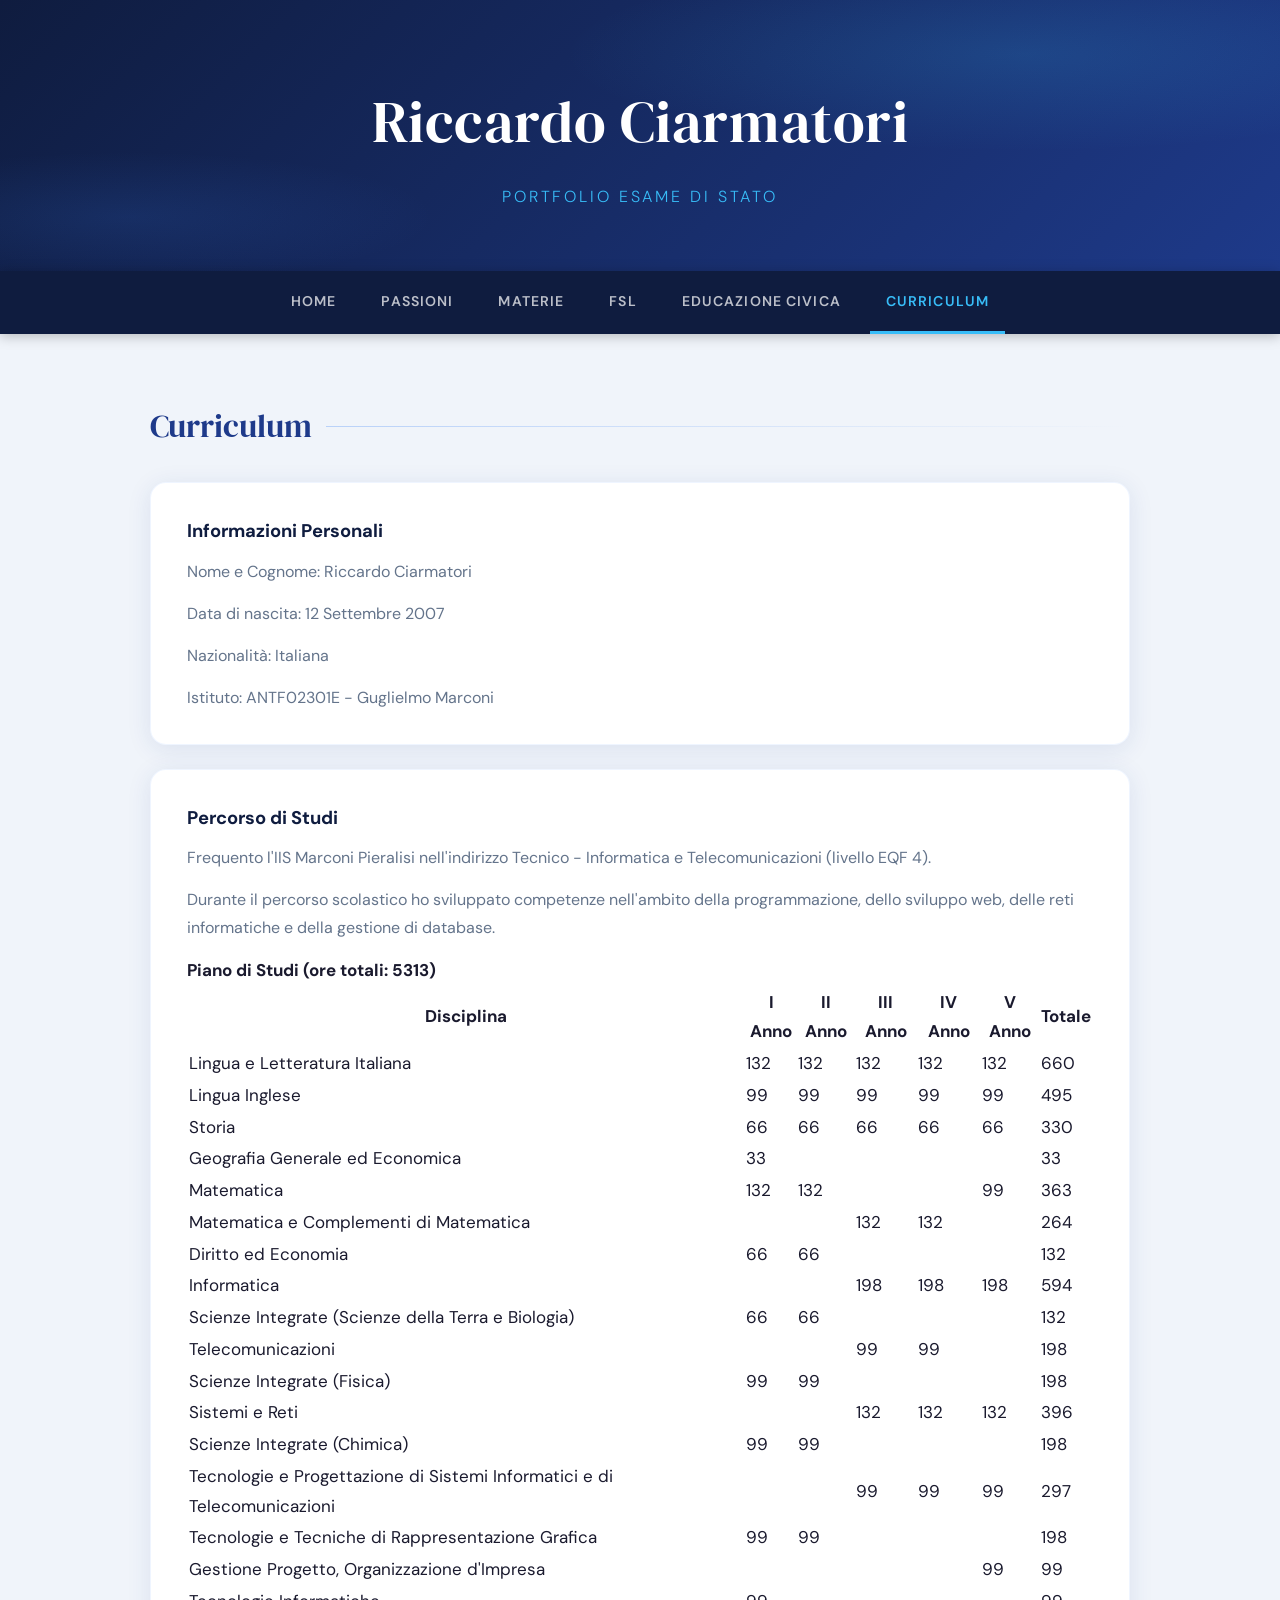
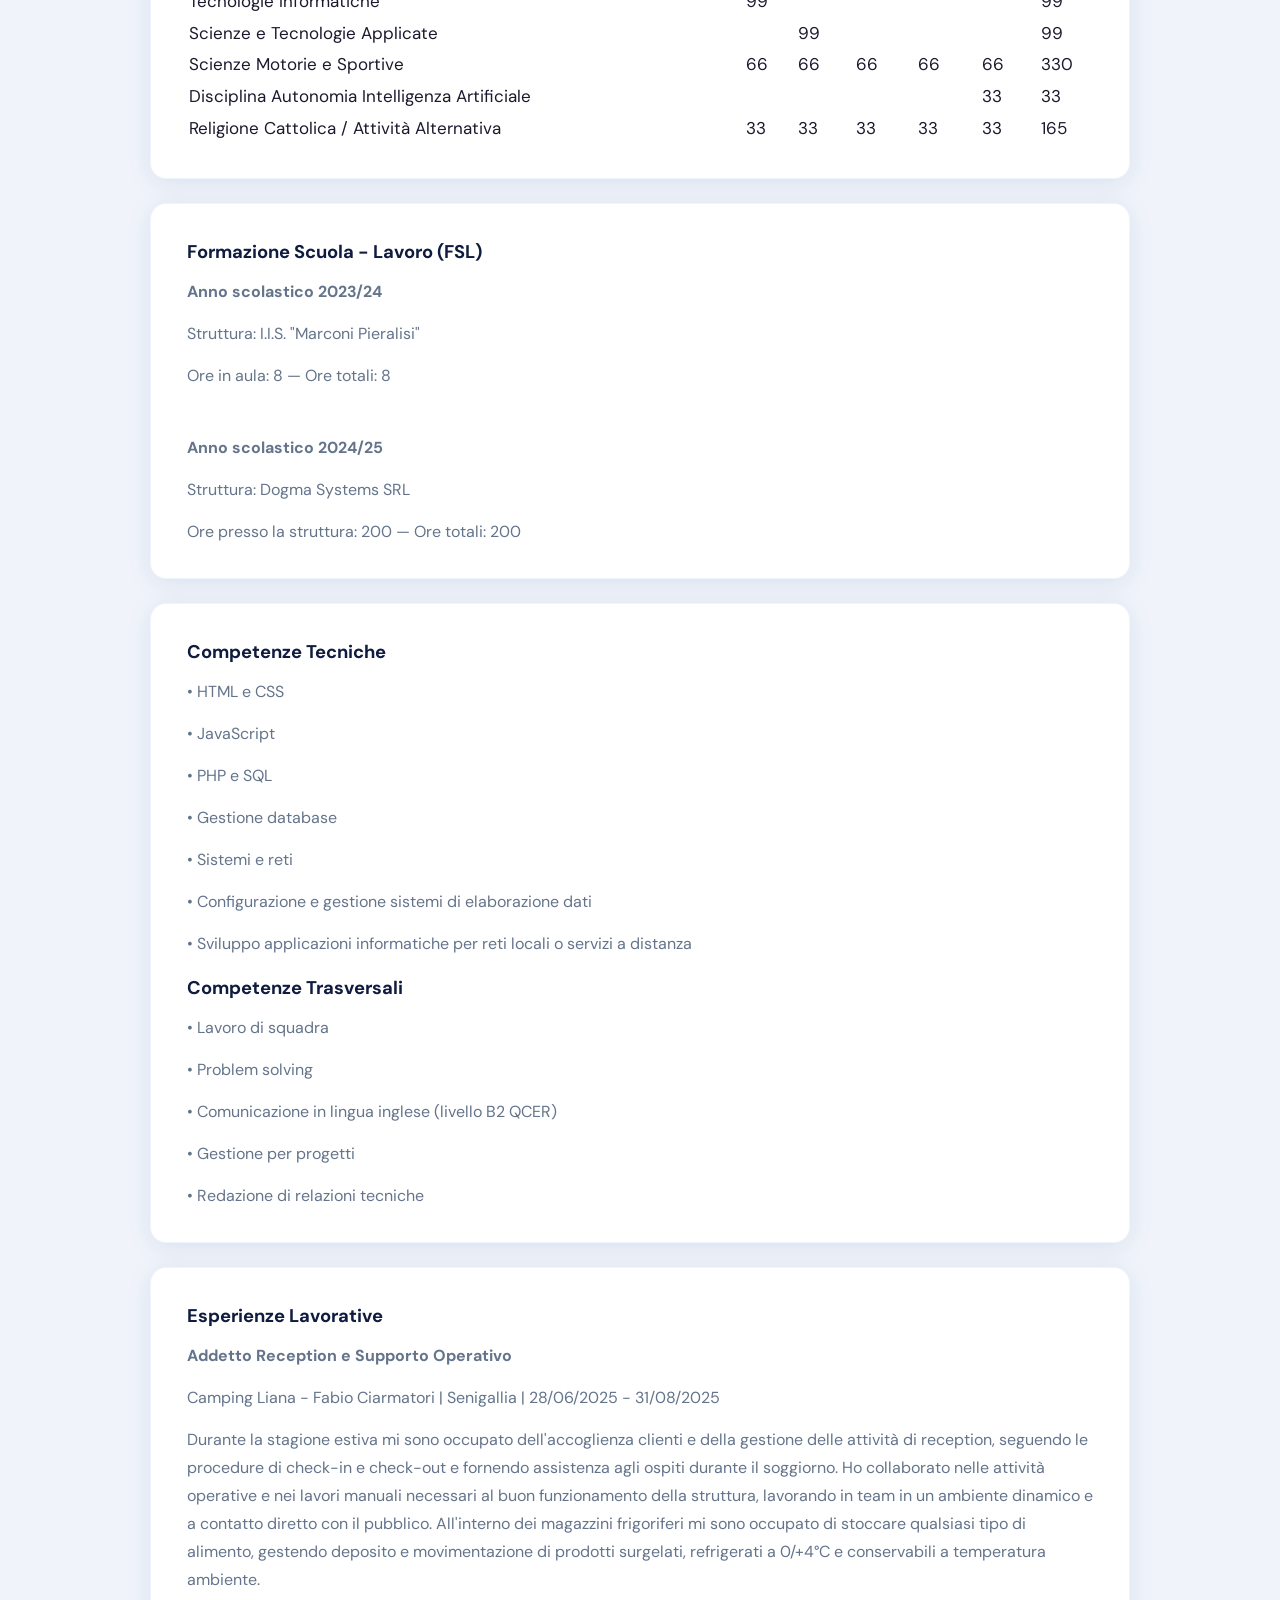
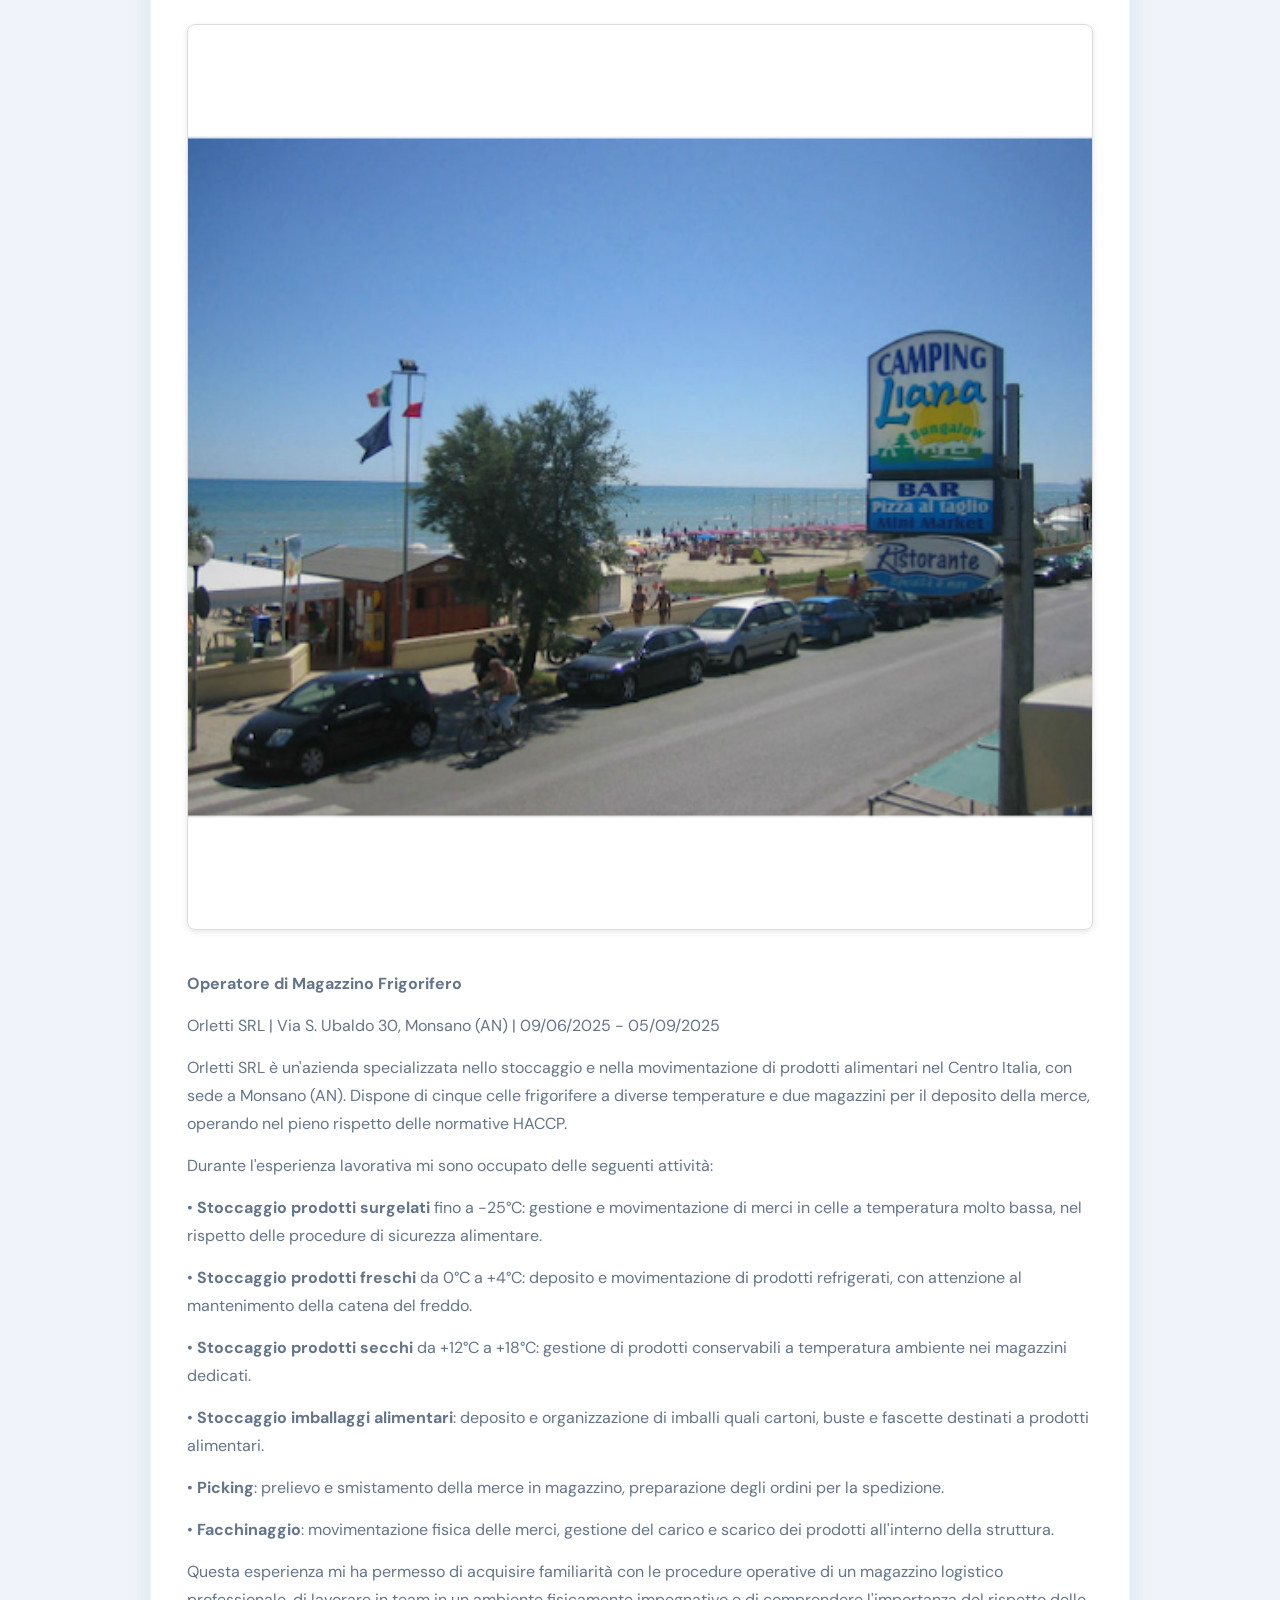
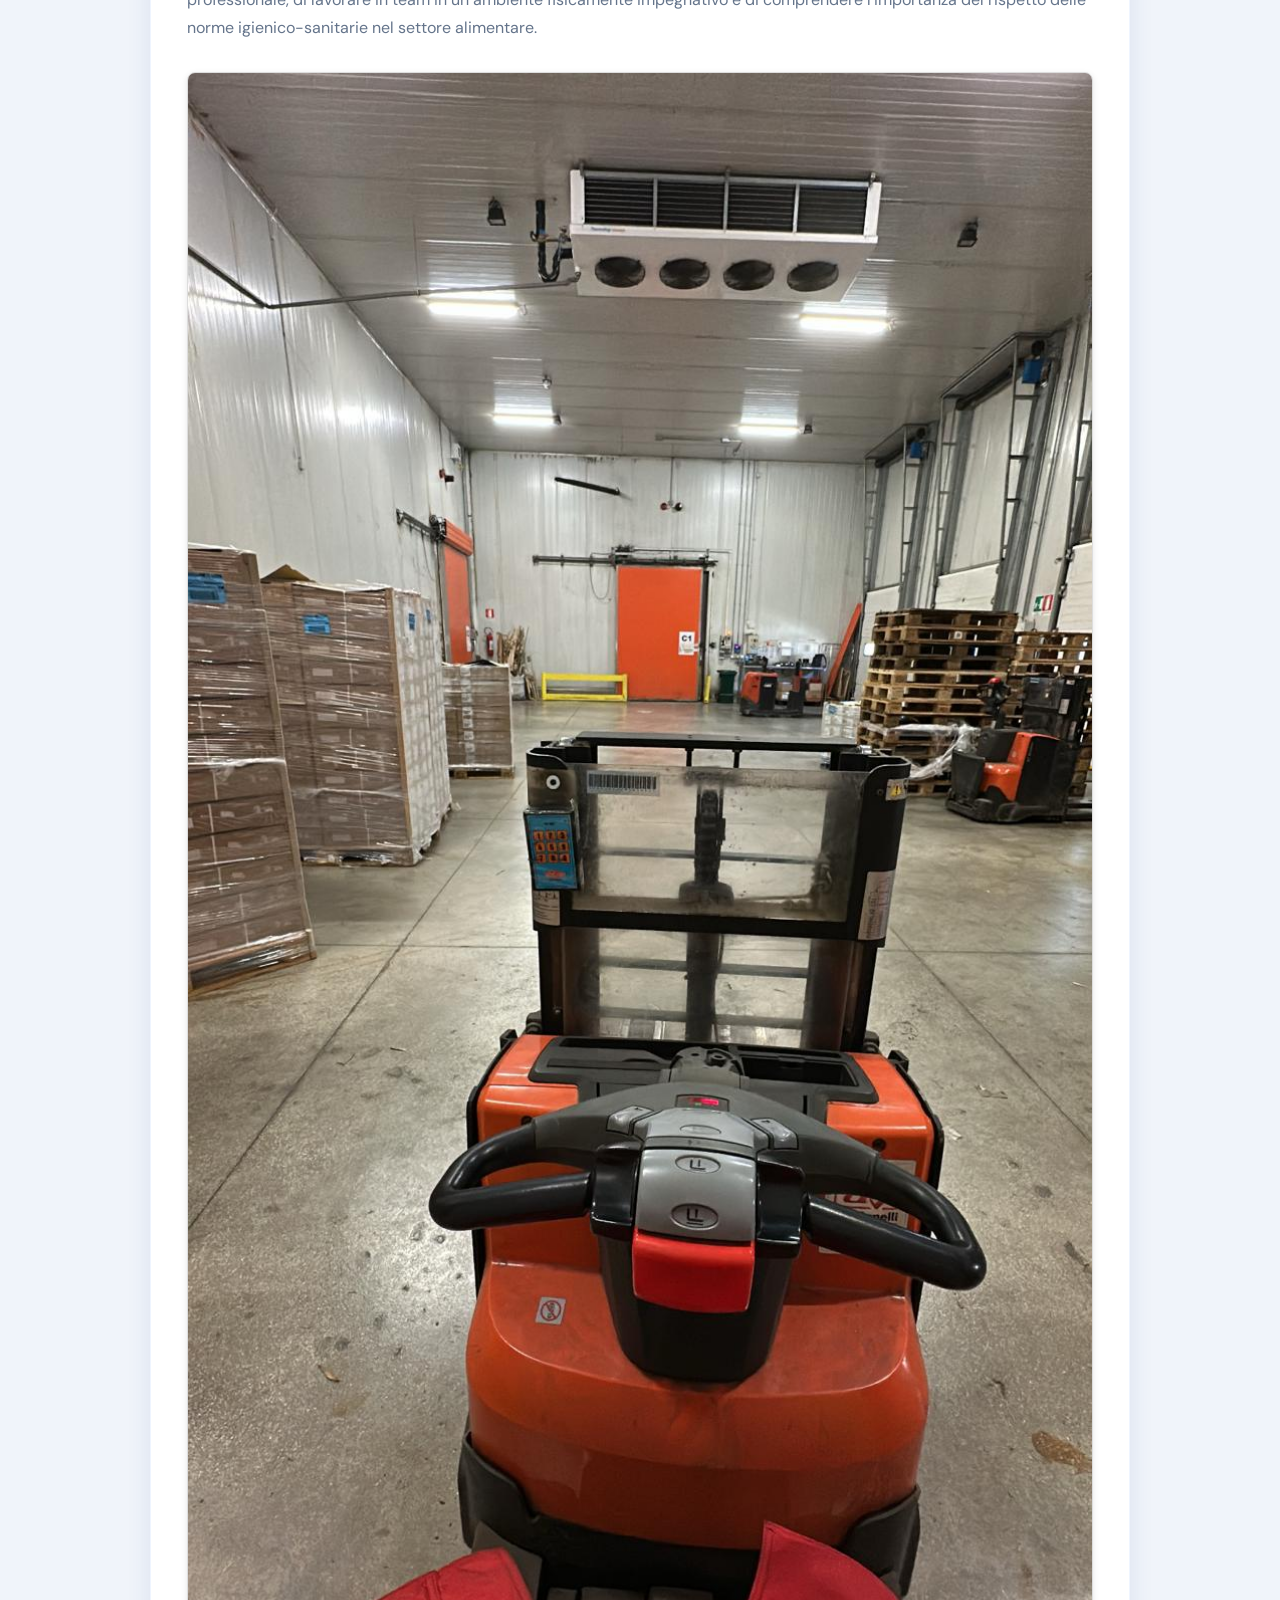
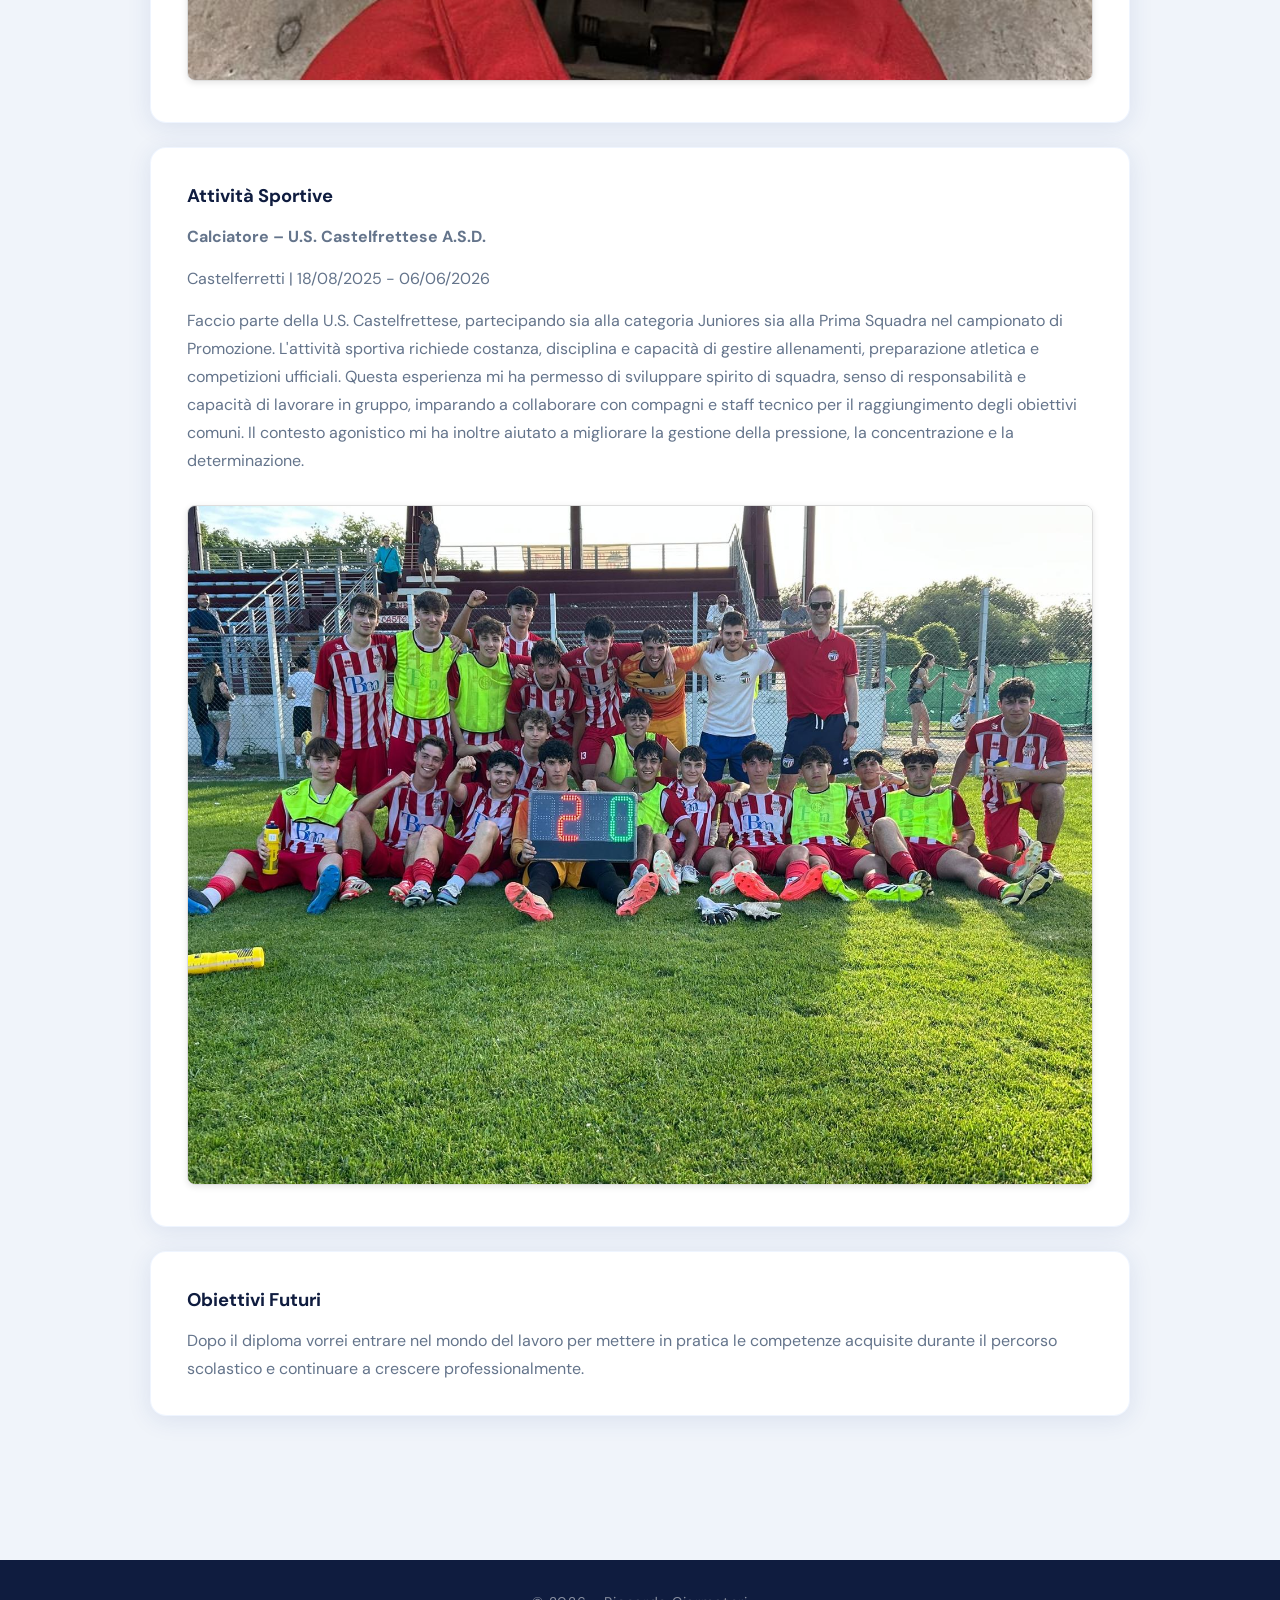
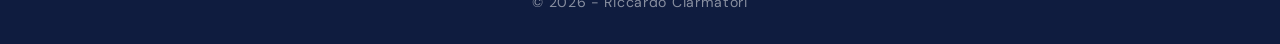
==== commit 0da3fb09: "Update curriculum.html" ====
--- a/curriculum.html
+++ b/curriculum.html
@@ -10,6 +10,15 @@
     <title>Curriculum</title>
     <!-- Collegamento CSS -->
     <link rel="stylesheet" href="style.css">
+    <style>
+        .card img {
+            width: 100%;
+            border-radius: 8px;
+            margin-top: 16px;
+            border: 1px solid #ddd;
+            box-shadow: 0 2px 6px rgba(0,0,0,0.1);
+        }
+    </style>
 </head>
 <body>
 <!-- Header -->
@@ -134,8 +143,9 @@
             gestendo deposito e movimentazione di prodotti surgelati, refrigerati a 0/+4°C
             e conservabili a temperatura ambiente.
         </p>
+        <img src="camping-liana.png" alt="Camping Liana - Senigallia">
 
-        <br>
+        <br><br>
 
         <p><strong>Operatore di Magazzino Frigorifero</strong></p>
         <p>Orletti SRL | Via S. Ubaldo 30, Monsano (AN) | 09/06/2025 - 05/09/2025</p>
@@ -185,6 +195,7 @@
             e di comprendere l'importanza del rispetto delle norme igienico-sanitarie
             nel settore alimentare.
         </p>
+        <img src="orletti-srl.jpeg" alt="Magazzino frigorifero Orletti SRL">
     </div>
     <!-- Attività sportive -->
     <div class="card">
@@ -201,6 +212,7 @@
             Il contesto agonistico mi ha inoltre aiutato a migliorare la gestione della pressione,
             la concentrazione e la determinazione.
         </p>
+        <img src="castelfrettese.jpeg" alt="U.S. Castelfrettese A.S.D.">
     </div>
     <!-- Obiettivi -->
     <div class="card">
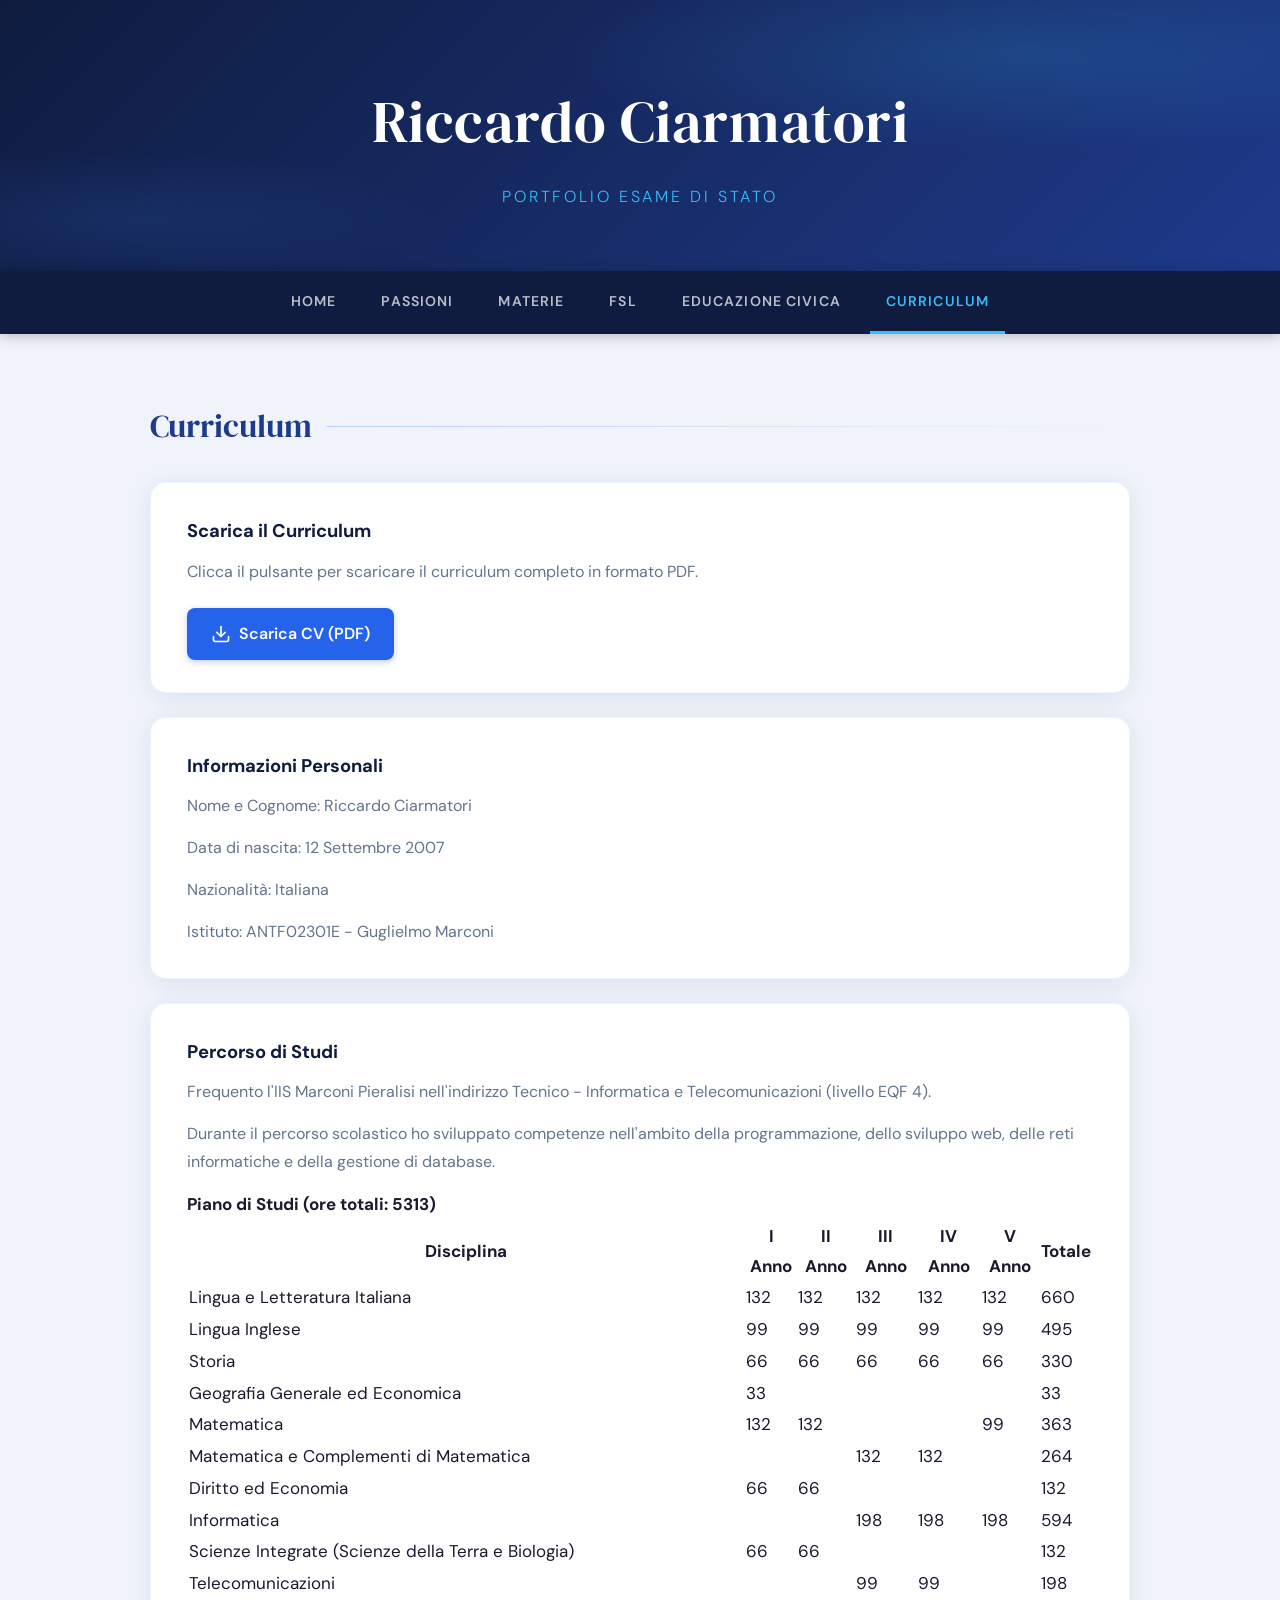
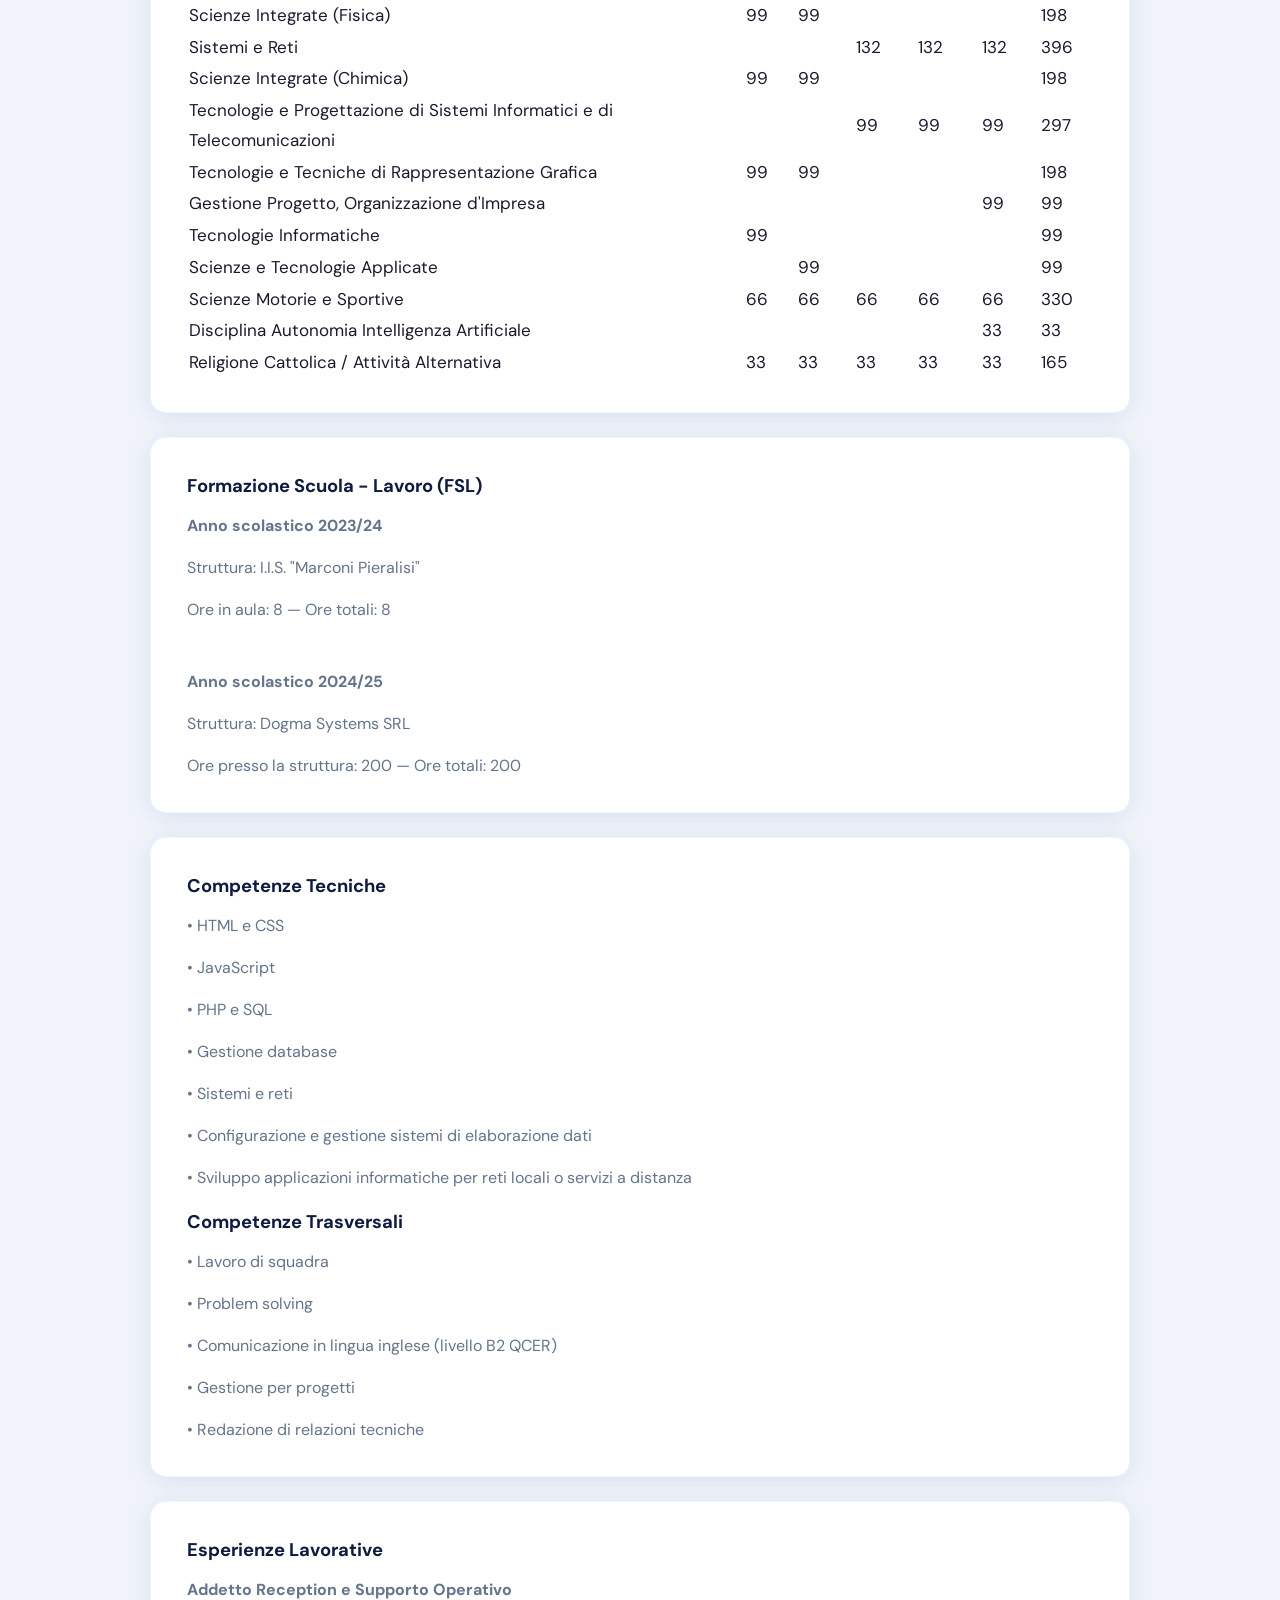
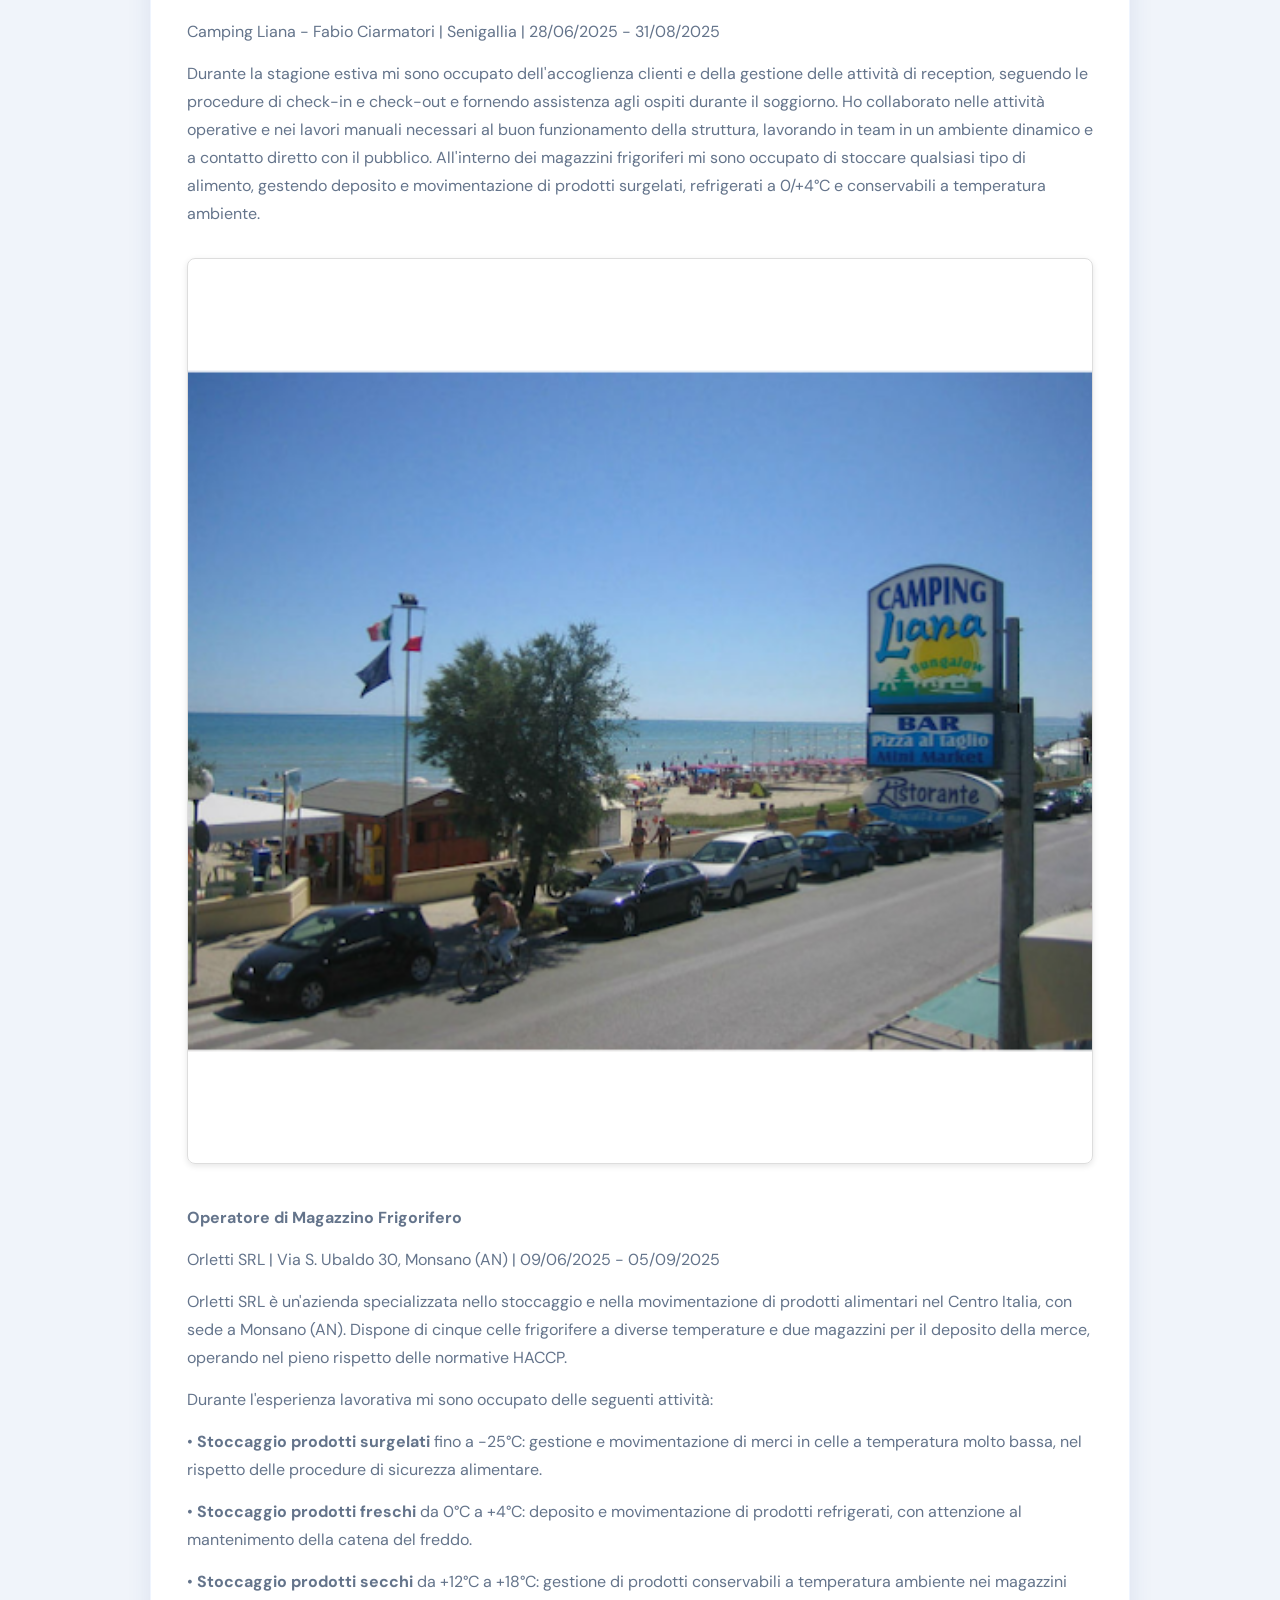
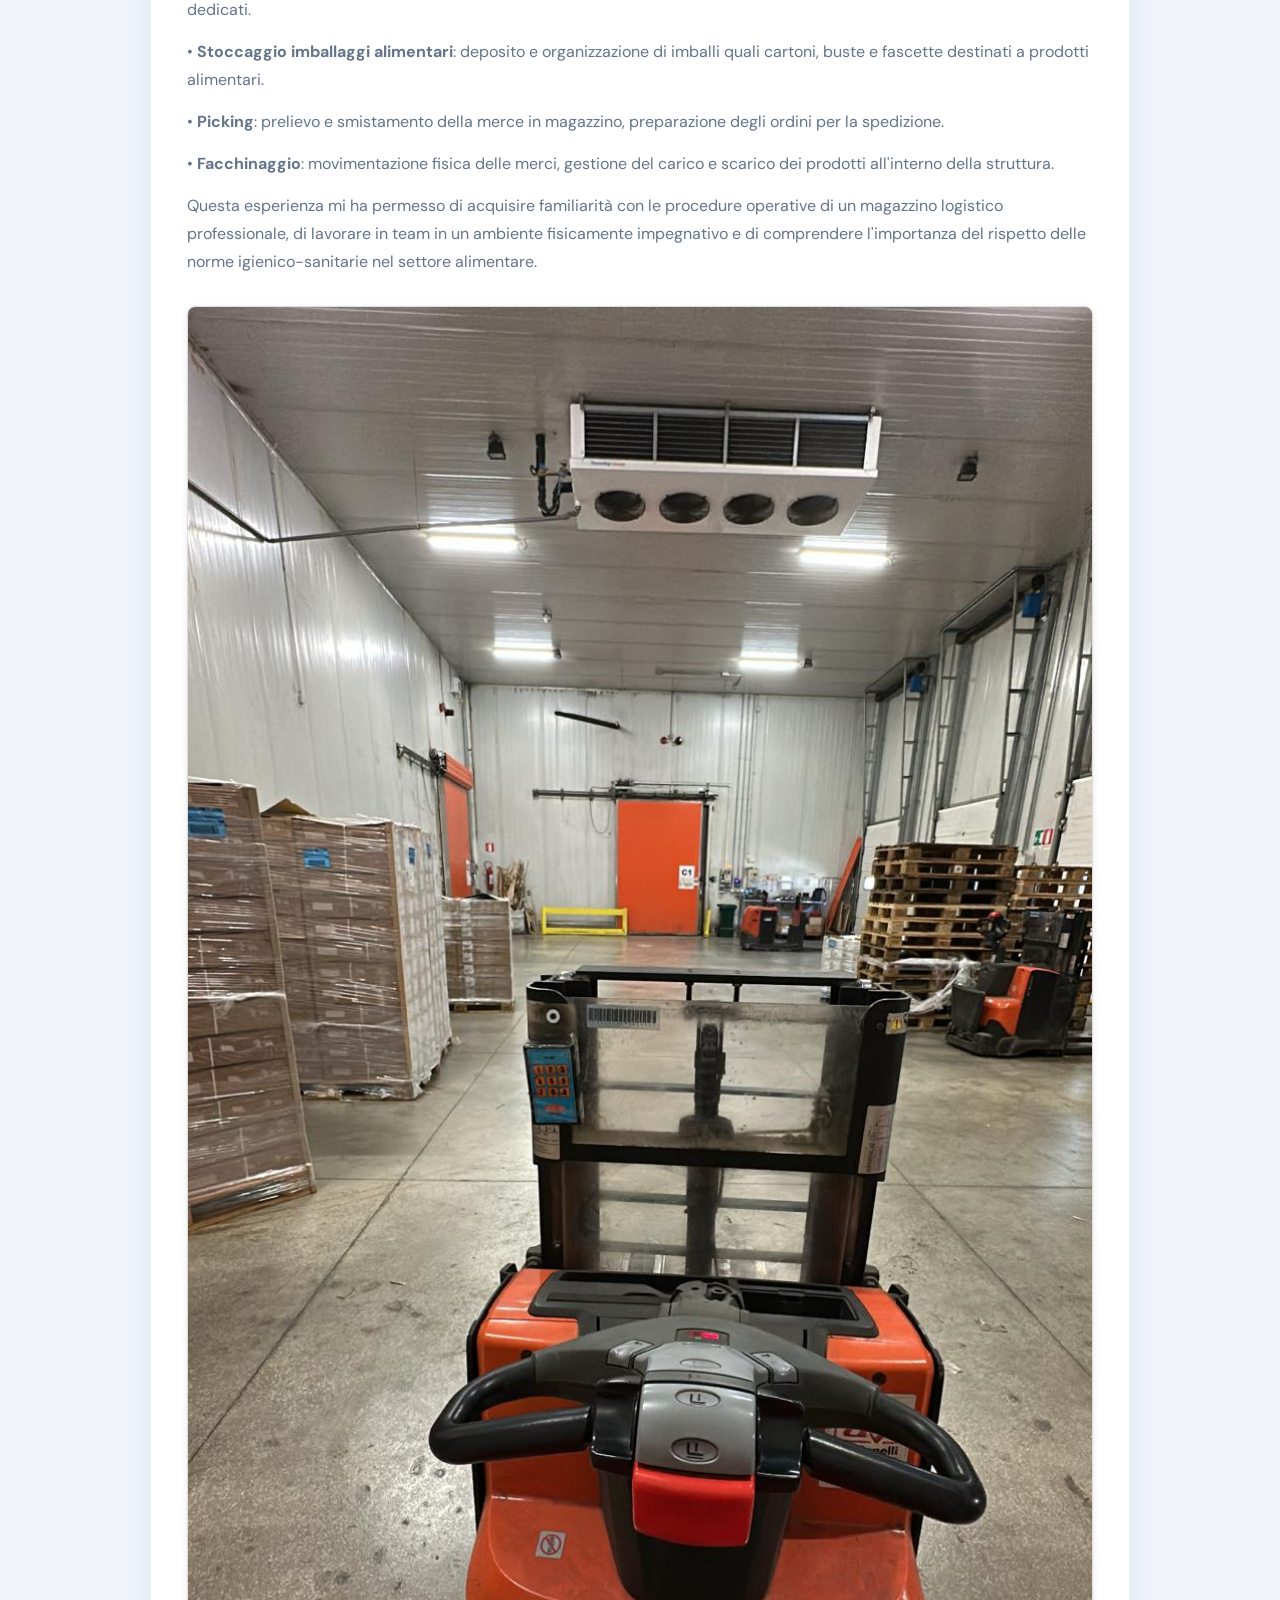
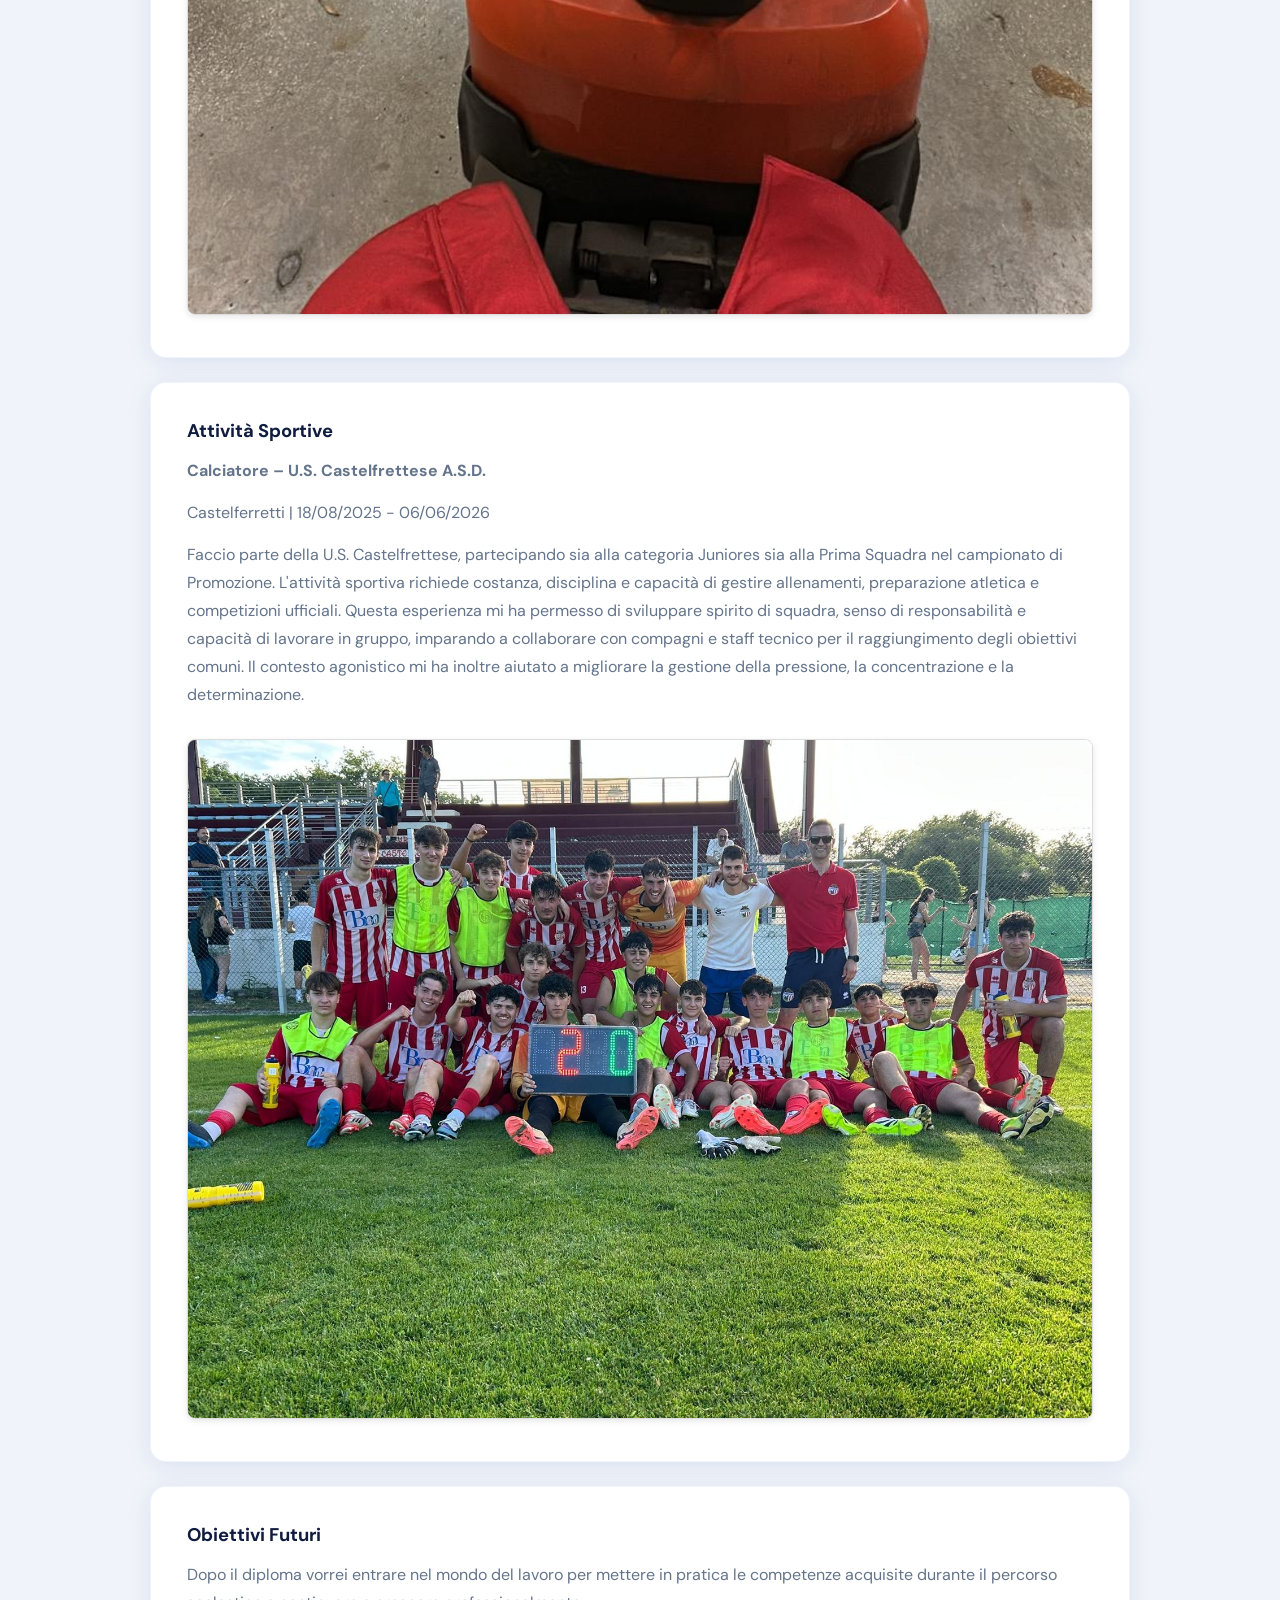
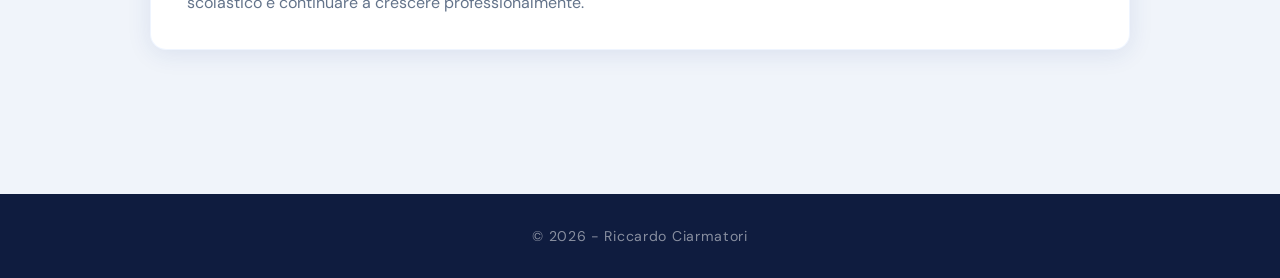
==== commit 984907d5: "Update curriculum.html" ====
--- a/curriculum.html
+++ b/curriculum.html
@@ -17,6 +17,31 @@
             margin-top: 16px;
             border: 1px solid #ddd;
             box-shadow: 0 2px 6px rgba(0,0,0,0.1);
+        }
+
+        .download-btn {
+            display: inline-flex;
+            align-items: center;
+            gap: 8px;
+            background-color: #2563eb;
+            color: #ffffff;
+            text-decoration: none;
+            padding: 12px 24px;
+            border-radius: 8px;
+            font-size: 1rem;
+            font-weight: 600;
+            margin-top: 8px;
+            transition: background-color 0.2s ease, box-shadow 0.2s ease;
+            box-shadow: 0 2px 6px rgba(37,99,235,0.3);
+        }
+
+        .download-btn:hover {
+            background-color: #1d4ed8;
+            box-shadow: 0 4px 12px rgba(37,99,235,0.4);
+        }
+
+        .download-btn svg {
+            flex-shrink: 0;
         }
     </style>
 </head>
@@ -39,6 +64,22 @@
 <div class="container">
     <!-- Titolo pagina -->
     <h2>Curriculum</h2>
+
+    <!-- Download CV -->
+    <div class="card">
+        <h3>Scarica il Curriculum</h3>
+        <p>Clicca il pulsante per scaricare il curriculum completo in formato PDF.</p>
+        <a class="download-btn" href="Curriculum_CRMRCR07P12A271E.pdf" download>
+            <svg xmlns="[w3.org](http://www.w3.org/2000/svg)" width="20" height="20" viewBox="0 0 24 24" fill="none"
+                 stroke="currentColor" stroke-width="2" stroke-linecap="round" stroke-linejoin="round">
+                <path d="M21 15v4a2 2 0 0 1-2 2H5a2 2 0 0 1-2-2v-4"/>
+                <polyline points="7 10 12 15 17 10"/>
+                <line x1="12" y1="15" x2="12" y2="3"/>
+            </svg>
+            Scarica CV (PDF)
+        </a>
+    </div>
+
     <!-- Informazioni personali -->
     <div class="card">
         <h3>Informazioni Personali</h3>
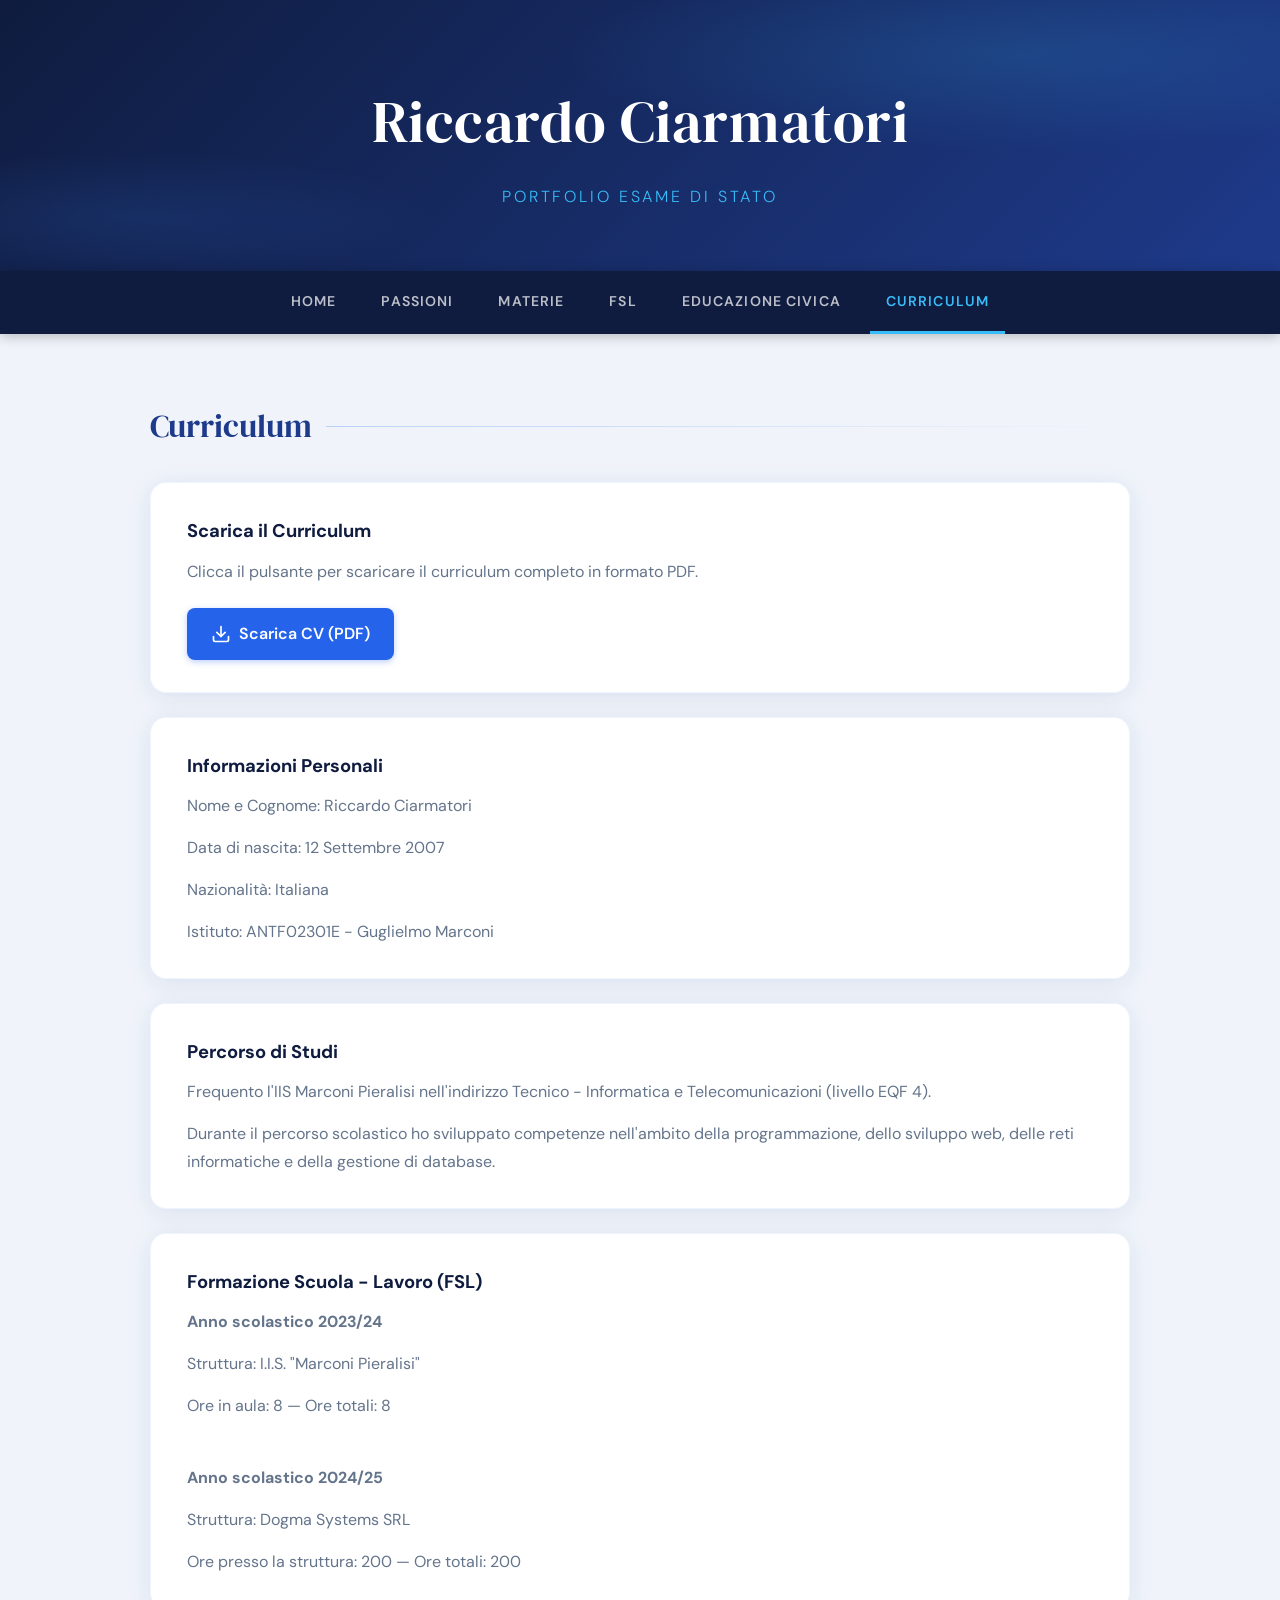
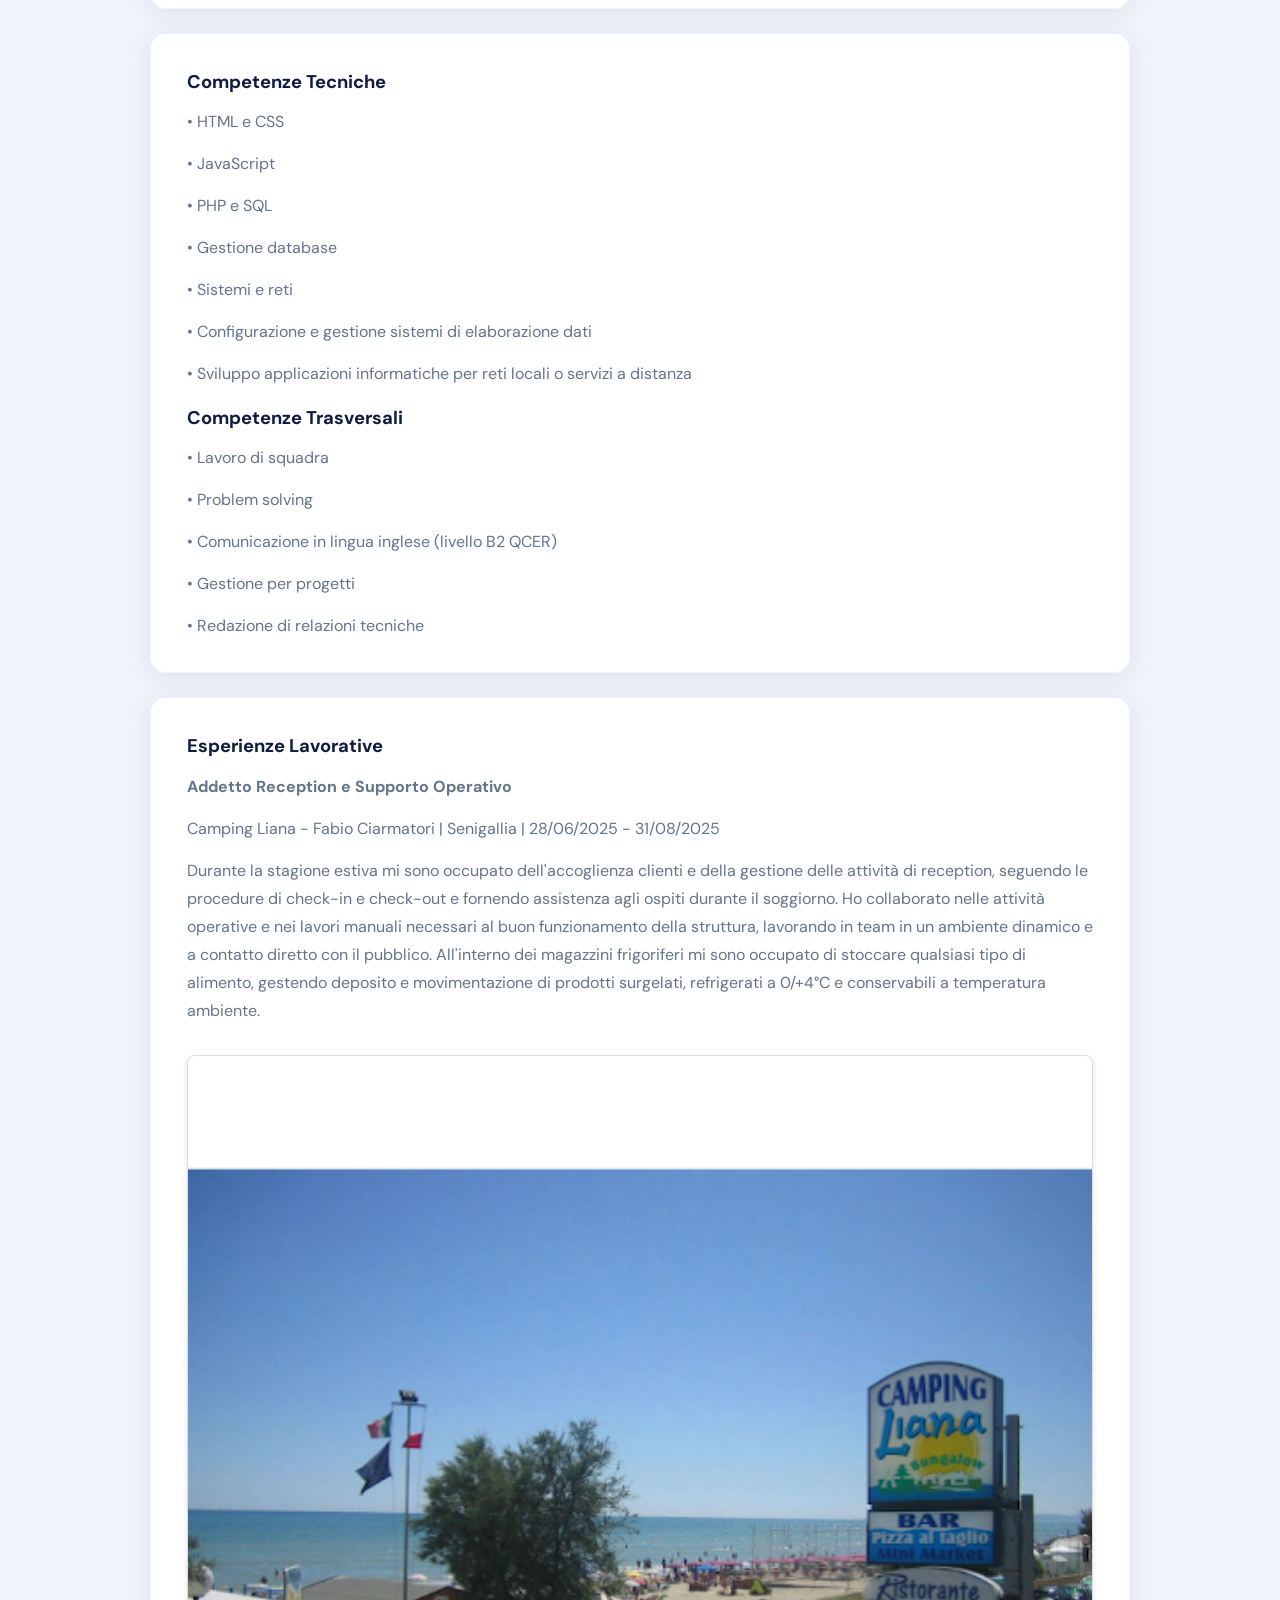
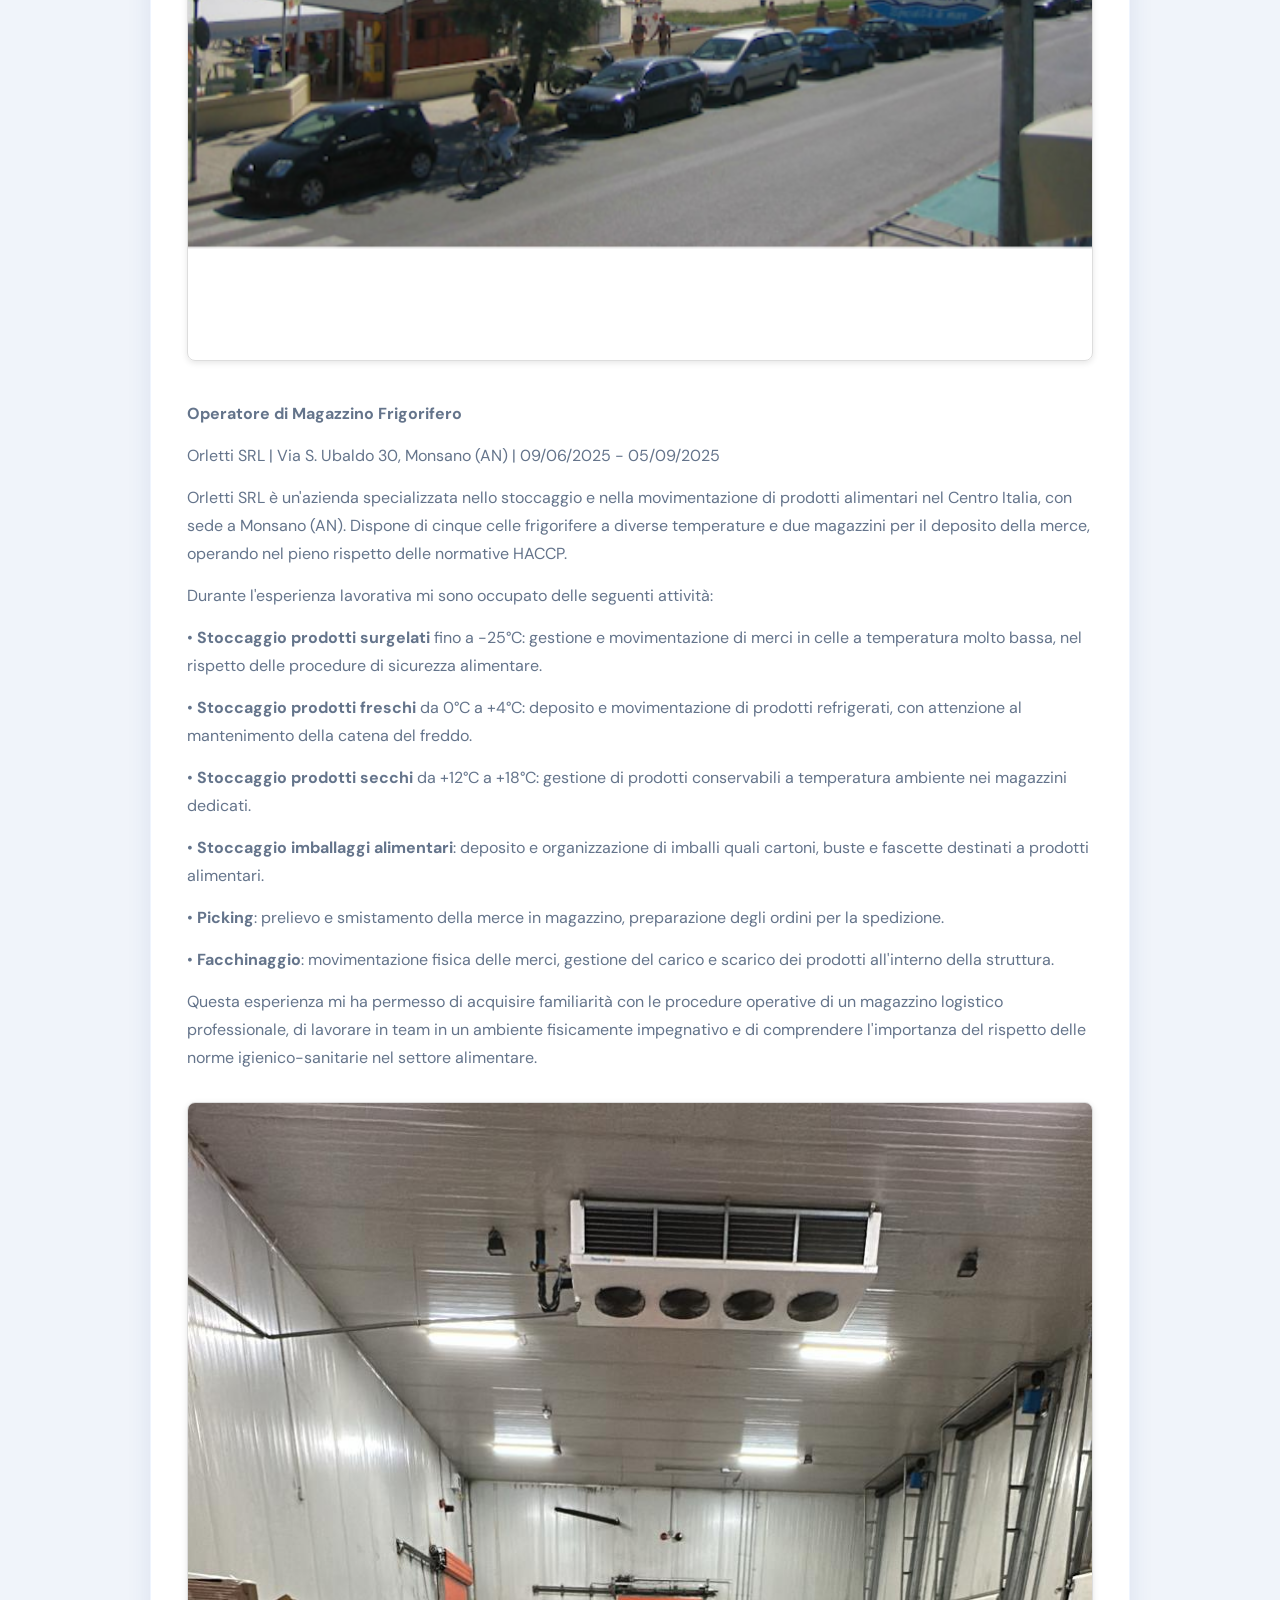
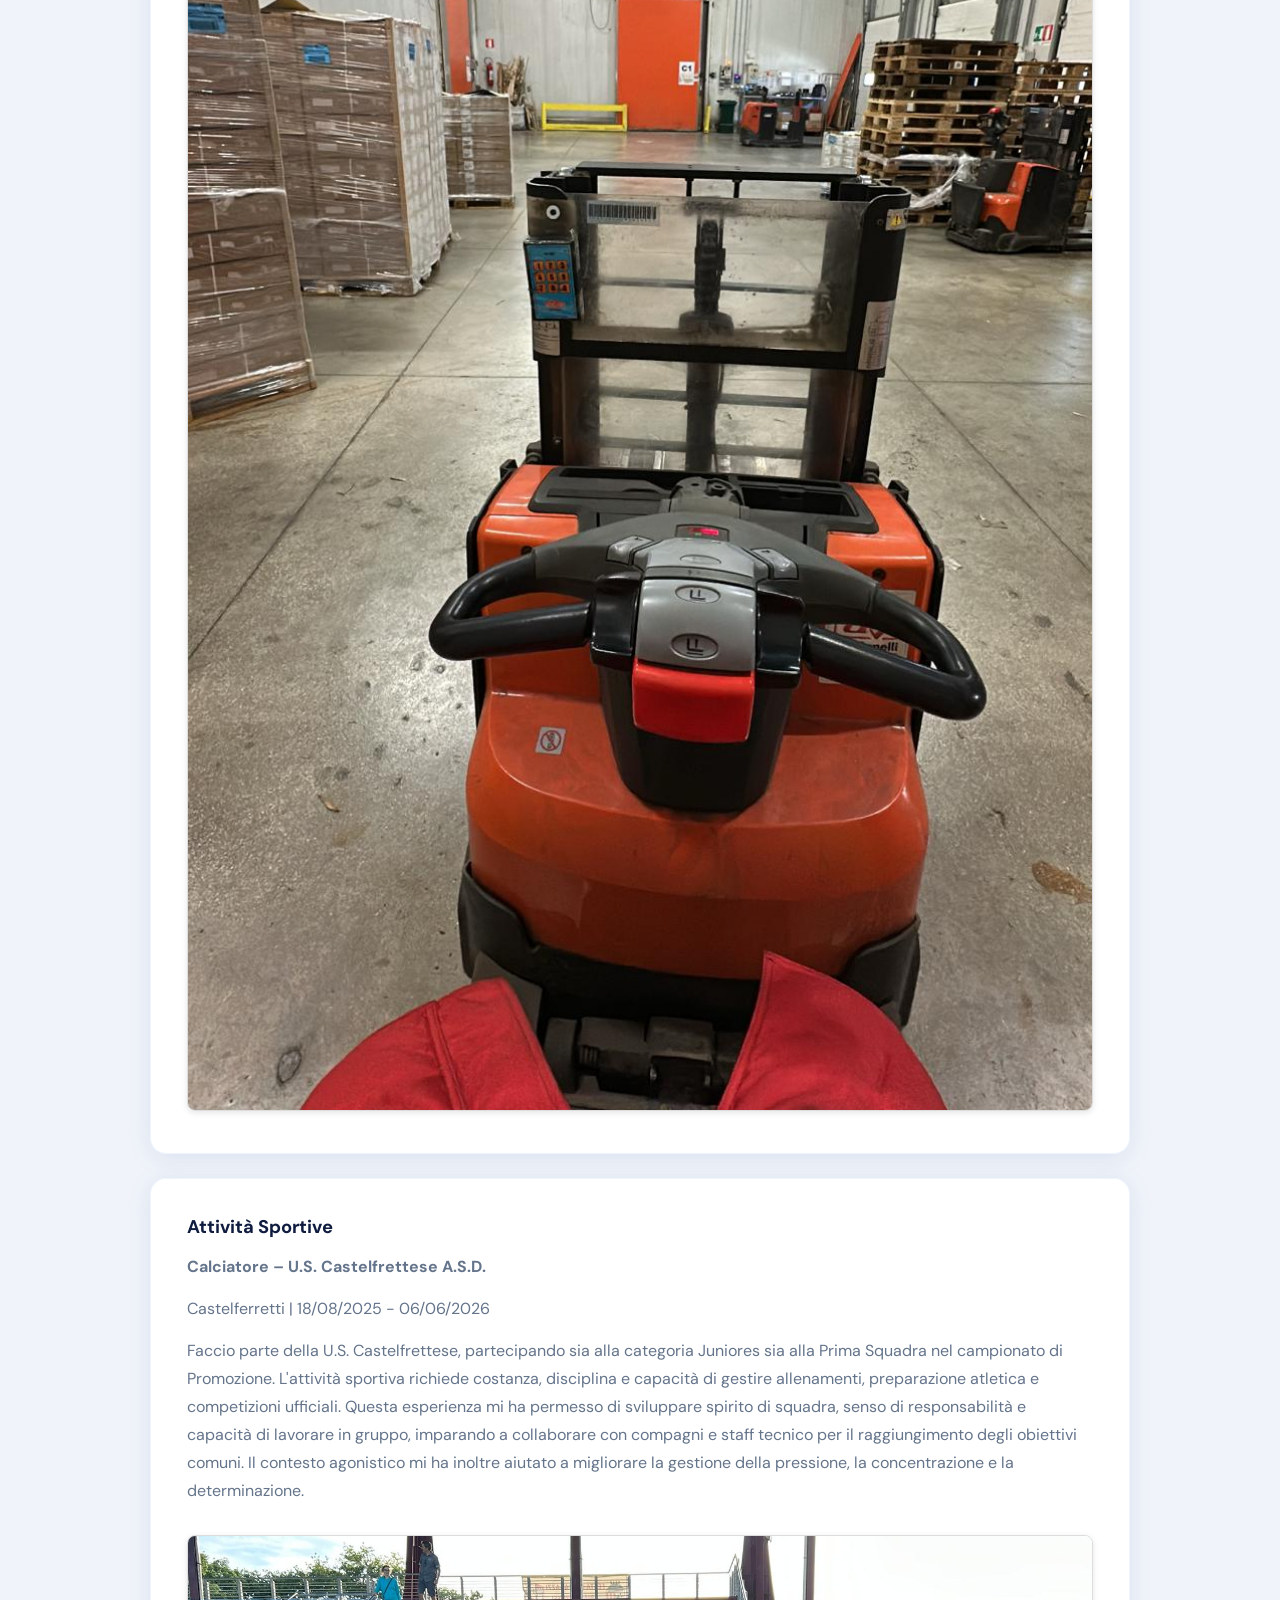
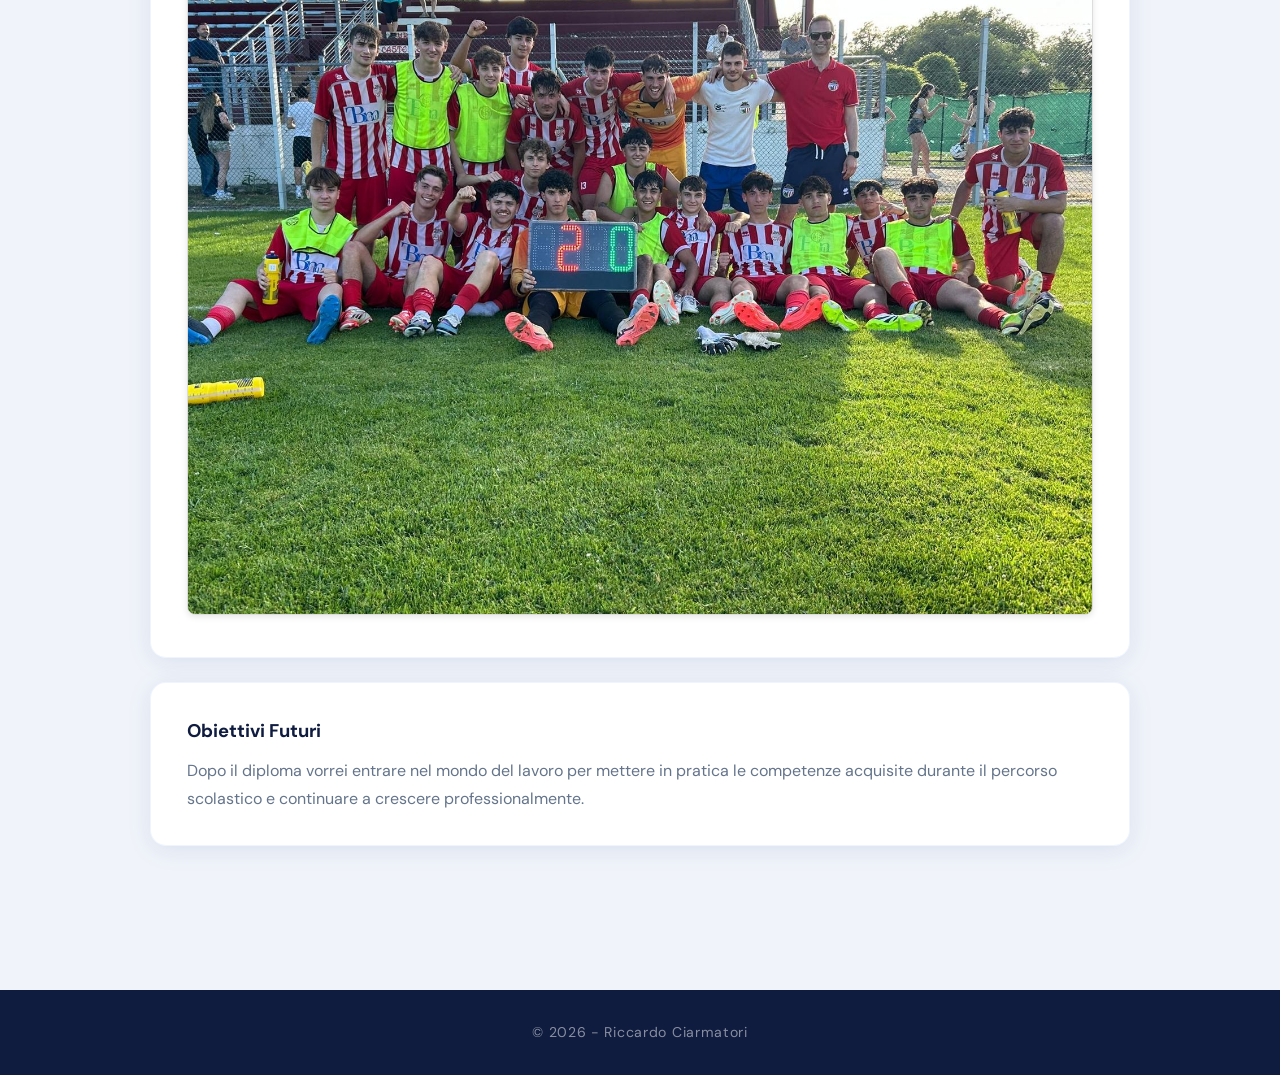
==== commit 8843e60d: "Update curriculum.html" ====
--- a/curriculum.html
+++ b/curriculum.html
@@ -102,43 +102,6 @@
             delle reti informatiche
             e della gestione di database.
         </p>
-        <h4>Piano di Studi (ore totali: 5313)</h4>
-        <table>
-            <thead>
-                <tr>
-                    <th>Disciplina</th>
-                    <th>I Anno</th>
-                    <th>II Anno</th>
-                    <th>III Anno</th>
-                    <th>IV Anno</th>
-                    <th>V Anno</th>
-                    <th>Totale</th>
-                </tr>
-            </thead>
-            <tbody>
-                <tr><td>Lingua e Letteratura Italiana</td><td>132</td><td>132</td><td>132</td><td>132</td><td>132</td><td>660</td></tr>
-                <tr><td>Lingua Inglese</td><td>99</td><td>99</td><td>99</td><td>99</td><td>99</td><td>495</td></tr>
-                <tr><td>Storia</td><td>66</td><td>66</td><td>66</td><td>66</td><td>66</td><td>330</td></tr>
-                <tr><td>Geografia Generale ed Economica</td><td>33</td><td></td><td></td><td></td><td></td><td>33</td></tr>
-                <tr><td>Matematica</td><td>132</td><td>132</td><td></td><td></td><td>99</td><td>363</td></tr>
-                <tr><td>Matematica e Complementi di Matematica</td><td></td><td></td><td>132</td><td>132</td><td></td><td>264</td></tr>
-                <tr><td>Diritto ed Economia</td><td>66</td><td>66</td><td></td><td></td><td></td><td>132</td></tr>
-                <tr><td>Informatica</td><td></td><td></td><td>198</td><td>198</td><td>198</td><td>594</td></tr>
-                <tr><td>Scienze Integrate (Scienze della Terra e Biologia)</td><td>66</td><td>66</td><td></td><td></td><td></td><td>132</td></tr>
-                <tr><td>Telecomunicazioni</td><td></td><td></td><td>99</td><td>99</td><td></td><td>198</td></tr>
-                <tr><td>Scienze Integrate (Fisica)</td><td>99</td><td>99</td><td></td><td></td><td></td><td>198</td></tr>
-                <tr><td>Sistemi e Reti</td><td></td><td></td><td>132</td><td>132</td><td>132</td><td>396</td></tr>
-                <tr><td>Scienze Integrate (Chimica)</td><td>99</td><td>99</td><td></td><td></td><td></td><td>198</td></tr>
-                <tr><td>Tecnologie e Progettazione di Sistemi Informatici e di Telecomunicazioni</td><td></td><td></td><td>99</td><td>99</td><td>99</td><td>297</td></tr>
-                <tr><td>Tecnologie e Tecniche di Rappresentazione Grafica</td><td>99</td><td>99</td><td></td><td></td><td></td><td>198</td></tr>
-                <tr><td>Gestione Progetto, Organizzazione d'Impresa</td><td></td><td></td><td></td><td></td><td>99</td><td>99</td></tr>
-                <tr><td>Tecnologie Informatiche</td><td>99</td><td></td><td></td><td></td><td></td><td>99</td></tr>
-                <tr><td>Scienze e Tecnologie Applicate</td><td></td><td>99</td><td></td><td></td><td></td><td>99</td></tr>
-                <tr><td>Scienze Motorie e Sportive</td><td>66</td><td>66</td><td>66</td><td>66</td><td>66</td><td>330</td></tr>
-                <tr><td>Disciplina Autonomia Intelligenza Artificiale</td><td></td><td></td><td></td><td></td><td>33</td><td>33</td></tr>
-                <tr><td>Religione Cattolica / Attività Alternativa</td><td>33</td><td>33</td><td>33</td><td>33</td><td>33</td><td>165</td></tr>
-            </tbody>
-        </table>
     </div>
     <!-- FSL -->
     <div class="card">
